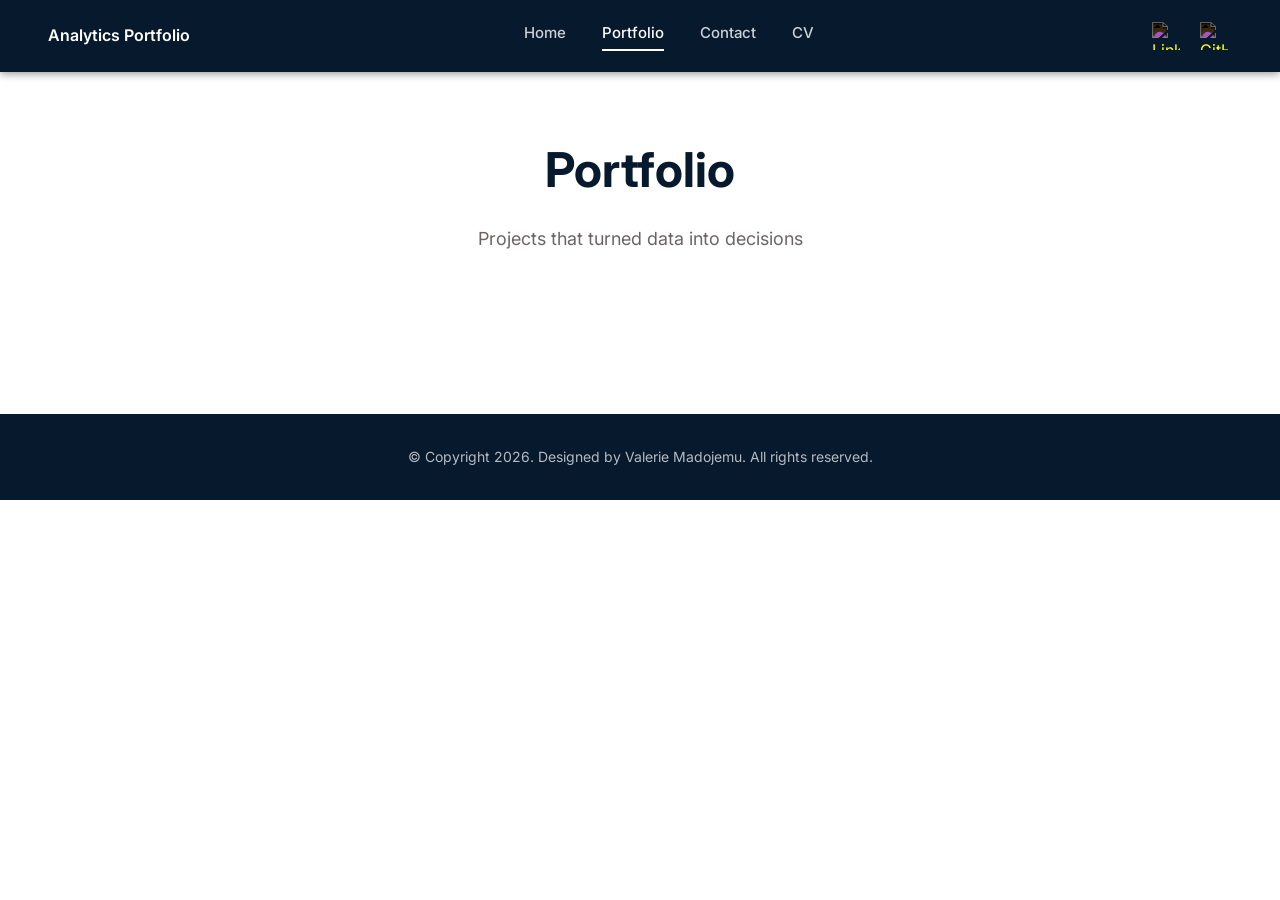
==== portfolio.html @ 744d7315 "Add files via upload" ====
<!DOCTYPE html>
<html lang="en">
<head>
    <!-- Google tag (gtag.js) - Dev -->
    <script async src="https://www.googletagmanager.com/gtag/js?id=G-F4G6LH6RDJ"></script>
    <script>
      window.dataLayer = window.dataLayer || [];
      function gtag(){dataLayer.push(arguments);}
      gtag('js', new Date());

      gtag('config', 'G-F4G6LH6RDJ');
    </script>

    <meta charset="UTF-8">
    <meta name="viewport" content="width=device-width, initial-scale=1.0">

    <!-- SEO: Title & Description -->
    <title>Geoffrey Rwamakuba - Freelance Data Analyst</title>
    <meta name="description" content="Data portfolio.">

    <!-- SEO: Open Graph (LinkedIn/Facebook) -->
    <meta property="og:title" content="Portfolio | Valerie Madojemu - Data Consultant">
    <meta property="og:description" content="Data visualisation portfolio showcasing Tableau and Power BI dashboards.">
    <meta property="og:image" content="assets/images/og-image.png">
    <meta property="og:type" content="website">

    <!-- SEO: Twitter Card -->
    <meta name="twitter:card" content="summary_large_image">
    <meta name="twitter:title" content="Portfolio | Geoffrey Rwamakuba">
    <meta name="twitter:description" content="Data portfolio.">
    <meta name="twitter:image" content="assets/images/og-image.png">

    <!-- Favicon -->
    <link rel="icon" type="image/png" href="">
    <link rel="apple-touch-icon" href="">

    <!-- Fonts & Styles -->
    <link rel="preconnect" href="https://fonts.googleapis.com">
    <link rel="preconnect" href="https://fonts.gstatic.com" crossorigin>
    <link href="https://fonts.googleapis.com/css2?family=Inter:wght@400;500;600;700&display=swap" rel="stylesheet">
    <link rel="stylesheet" href="styles.css">
</head>
<body>
    <!-- Skip to main content (accessibility) -->
    <a href="#main" class="skip-link">Skip to content</a>

    <!-- Page Container -->
    <div class="page-container">

        <!-- NAVIGATION -->
        <nav class="nav">
            <div class="nav-container">
                <a href="index.html" class="nav-logo">
                    <!-- <img src="assets/brand/logo.svg" alt="OVM Analytics Logo" class="nav-logo-icon"> -->
                    <span class="nav-logo-text">Analytics Portfolio</span>
                </a>
                <!-- Hamburger button (hidden on desktop, shown on mobile) -->
                <button class="nav-hamburger" id="navHamburger" aria-label="Toggle menu" aria-expanded="false">
                    <span class="hamburger-line"></span>
                    <span class="hamburger-line"></span>
                    <span class="hamburger-line"></span>
                </button>
                <div class="nav-links">
                    <a href="index.html" class="nav-link">Home</a>
                    <a href="portfolio.html" class="nav-link active">Portfolio</a>
                    <!-- <a href="index.html#testimonials" class="nav-link">Testimonials</a>
                    <a href="resources.html" class="nav-link">Resources</a> -->
                    <a href="index.html#contact" class="nav-link">Contact</a>
                    <a href="assets/docs/cv.pdf" class="nav-link" target="_blank" rel="noopener noreferrer">CV</a>
                </div>
                <div class="nav-social">
                    <a href="https://www.linkedin.com/in/geoffrey-rwamakuba-0442b8241/" class="social-icon" target="_blank" rel="noopener noreferrer" aria-label="LinkedIn">
                        <img src="assets/icons/social/original/linkedin.svg" alt="LinkedIn">
                    </a>
                    <a href="https://github.com/geoffreyrwamakuba-rgb" class="social-icon" target="_blank" rel="noopener noreferrer" aria-label="GitHub">
                        <img src="assets/icons/social/original/github.svg" alt="GitHub">
                    </a>
                    <!-- <a href="https://public.tableau.com/app/profile/valerie.madojemu/vizzes" class="social-icon" target="_blank" rel="noopener noreferrer" aria-label="Tableau Public">
                        <img src="assets/icons/social/teal/tableau.svg" alt="Tableau Public"> -->
                    </a>
                </div>
            </div>
        </nav>

        <!-- PAGE HEADER -->
        <section class="page-header" id="main">
            <h1 class="page-title">Portfolio</h1>
            <p class="page-subtitle">Projects that turned data into decisions</p>
        </section>

        <!-- FILTERS -->
        <!-- <section class="filters-section">
            <div class="filters-container">
                <div class="filter-group">
                    <select class="filter-select" id="industryFilter" onchange="filterProjects()">
                        <option value="all">All Industries</option>
                    </select>
                </div>
                <div class="filter-group">
                    <select class="filter-select" id="categoryFilter" onchange="filterProjects()">
                        <option value="all">All Categories</option>
                    </select>
                </div>
                <div class="filter-group">
                    <select class="filter-select" id="projectTypeFilter" onchange="filterProjects()">
                        <option value="all">All Project Types</option>
                    </select>
                </div>
                <button class="reset-btn" onclick="resetFilters()">Reset</button>
            </div>
        </section> -->

        <!-- PORTFOLIO GRID -->
        <section class="portfolio-grid-section">
            <div class="portfolio-grid" id="portfolioGrid">
                <!-- Projects loaded dynamically from data/portfolio.json -->
            </div>
        </section>

        <!-- FOOTER -->
        <footer class="footer">
            <div class="footer-container">
                <p class="footer-copyright"><span class="copyright-main">&copy; Copyright 2026. Designed by Valerie Madojemu.</span> <span class="copyright-rights">All rights reserved.</span></p>
            </div>
        </footer>

    </div>

    <!-- Lightbox Overlay -->
    <div class="lightbox-overlay" id="lightbox" onclick="closeLightbox()">
        <span class="lightbox-close">&times;</span>
        <div class="lightbox-content" onclick="event.stopPropagation()">
            Full-size dashboard preview
        </div>
    </div>

    <script>
        // =========================================
        // MOBILE NAVIGATION TOGGLE
        // =========================================
        const navHamburger = document.getElementById('navHamburger');
        const navElement = document.querySelector('.nav');

        navHamburger.addEventListener('click', function() {
            navHamburger.classList.toggle('active');
            navElement.classList.toggle('nav-open');
            const isExpanded = navHamburger.classList.contains('active');
            navHamburger.setAttribute('aria-expanded', isExpanded);
        });

        document.querySelectorAll('.nav-link').forEach(link => {
            link.addEventListener('click', function() {
                navHamburger.classList.remove('active');
                navElement.classList.remove('nav-open');
                navHamburger.setAttribute('aria-expanded', 'false');
            });
        });

        // =========================================
        // LOAD PORTFOLIO FROM JSON
        // =========================================

        function loadPortfolio() {
            fetch('data/portfolio.json')
                .then(response => response.json())
                .then(projects => renderPortfolio(projects))
                .catch(error => console.error('Error loading portfolio:', error));
        }

        function renderPortfolio(projects) {
            const grid = document.getElementById('portfolioGrid');
            grid.innerHTML = projects.map(project => createProjectCard(project)).join('');
            filterProjects(); // Initialize filters after render
        }

        function createProjectCard(project) {
            const isMultiImage = project.images.length > 1;

            // Build tools HTML
            const toolsHTML = project.tools.map(tool =>
                `<div class="portfolio-tool-icon"><img src="assets/icons/tools/teal/${tool}.svg" alt="${tool}"></div>`
            ).join('');

            // Build links HTML
            const linksHTML = Object.entries(project.links).map(([type, url], i, arr) => {
                const separator = i < arr.length - 1 ? '<span class="link-separator">|</span>' : '';
                const label = type.charAt(0).toUpperCase() + type.slice(1);
                return `<a href="${url}" target="_blank" rel="noopener noreferrer">${label} ↗</a>${separator}`;
            }).join('');

            // Build screenshot HTML (single vs multi-image)
            let screenshotHTML;
            if (isMultiImage) {
                screenshotHTML = `
                    <div class="carousel-images" data-images='${JSON.stringify(project.images)}'>
                        ${project.images.map((img, i) => `<img src="${img}" alt="${project.title}" class="${i === 0 ? 'active' : ''}">`).join('')}
                    </div>
                    <button class="carousel-arrow-left" onclick="event.stopPropagation(); carouselPrev(this)">&#8249;</button>
                    <button class="carousel-arrow-right" onclick="event.stopPropagation(); carouselNext(this)">&#8250;</button>
                    <div class="portfolio-dots">
                        ${project.images.map((_, i) => `<span class="portfolio-dot${i === 0 ? ' active' : ''}" data-index="${i}"></span>`).join('')}
                    </div>
                `;
            } else {
                screenshotHTML = `<img src="${project.images[0]}" alt="${project.title}">`;
            }

            return `
                <div class="portfolio-card" data-industry="${project.industry}" data-category="${project.category}" data-project-type="${project.projectType}">
                    <div class="portfolio-screenshot${project.isMobile ? ' mobile-screenshot' : ''}" onclick="openLightbox(this)">
                        ${screenshotHTML}
                        <span class="expand-icon">&#x2922;</span>
                    </div>
                    <div class="portfolio-card-content">
                        <div class="portfolio-tools">${toolsHTML}</div>
                        <h3 class="portfolio-card-title">${project.title}</h3>
                        <p class="portfolio-card-description">${project.description}</p>
                        <div class="portfolio-links">${linksHTML}</div>
                    </div>
                </div>
            `;
        }

        // =========================================
        // PORTFOLIO IMAGE CAROUSEL
        // =========================================

        // Event delegation for dynamically created dots
        document.getElementById('portfolioGrid').addEventListener('click', function(e) {
            if (e.target.classList.contains('portfolio-dot')) {
                e.stopPropagation();
                const container = e.target.closest('.portfolio-screenshot');
                const index = parseInt(e.target.dataset.index);
                switchCardImage(container, index);
            }
        });

        function switchCardImage(container, index) {
            const images = container.querySelectorAll('.carousel-images img');
            const dots = container.querySelectorAll('.portfolio-dot');

            images.forEach((img, i) => {
                img.classList.toggle('active', i === index);
            });
            dots.forEach((dot, i) => {
                dot.classList.toggle('active', i === index);
            });
        }

        // Arrow navigation for card carousel
        function carouselPrev(button) {
            const container = button.closest('.portfolio-screenshot');
            const images = container.querySelectorAll('.carousel-images img');
            const currentIndex = Array.from(images).findIndex(img => img.classList.contains('active'));
            const newIndex = currentIndex === 0 ? images.length - 1 : currentIndex - 1;
            switchCardImage(container, newIndex);
        }

        function carouselNext(button) {
            const container = button.closest('.portfolio-screenshot');
            const images = container.querySelectorAll('.carousel-images img');
            const currentIndex = Array.from(images).findIndex(img => img.classList.contains('active'));
            const newIndex = currentIndex === images.length - 1 ? 0 : currentIndex + 1;
            switchCardImage(container, newIndex);
        }

        // =========================================
        // MOBILE SWIPE GESTURES FOR MULTI-IMAGE CARDS
        // =========================================
        let touchStartX = 0;
        let touchEndX = 0;

        document.getElementById('portfolioGrid').addEventListener('touchstart', function(e) {
            const carouselImages = e.target.closest('.carousel-images');
            if (carouselImages) {
                touchStartX = e.changedTouches[0].screenX;
            }
        }, { passive: true });

        document.getElementById('portfolioGrid').addEventListener('touchend', function(e) {
            const carouselImages = e.target.closest('.carousel-images');
            if (carouselImages) {
                touchEndX = e.changedTouches[0].screenX;
                handleSwipe(carouselImages.closest('.portfolio-screenshot'));
            }
        }, { passive: true });

        function handleSwipe(container) {
            const swipeThreshold = 50;
            const diff = touchStartX - touchEndX;

            if (Math.abs(diff) > swipeThreshold) {
                const images = container.querySelectorAll('.carousel-images img');
                const currentIndex = Array.from(images).findIndex(img => img.classList.contains('active'));

                if (diff > 0) {
                    // Swipe left = next image
                    const newIndex = currentIndex === images.length - 1 ? 0 : currentIndex + 1;
                    switchCardImage(container, newIndex);
                } else {
                    // Swipe right = previous image
                    const newIndex = currentIndex === 0 ? images.length - 1 : currentIndex - 1;
                    switchCardImage(container, newIndex);
                }
            }
        }

        // =========================================
        // LIGHTBOX (with multi-image support)
        // =========================================
        let currentLightboxImages = [];
        let currentLightboxIndex = 0;

        function openLightbox(element) {
            const carouselImages = element.querySelector('.carousel-images');
            const lightboxContent = document.querySelector('.lightbox-content');

            if (carouselImages) {
                // Multi-image: get all images
                currentLightboxImages = JSON.parse(carouselImages.dataset.images);
                currentLightboxIndex = Array.from(carouselImages.querySelectorAll('img')).findIndex(img => img.classList.contains('active'));

                renderLightboxWithDots(lightboxContent);
            } else {
                // Single image
                const img = element.querySelector('img');
                currentLightboxImages = [img.src];
                currentLightboxIndex = 0;
                lightboxContent.innerHTML = `<img src="${img.src}" alt="${img.alt}">`;
            }

            document.getElementById('lightbox').classList.add('active');
            document.body.style.overflow = 'hidden';
        }

        function renderLightboxWithDots(lightboxContent) {
            const hasMultiple = currentLightboxImages.length > 1;

            const arrowsHTML = hasMultiple
                ? `<button class="lightbox-arrow-left" onclick="lightboxPrev()">&#8249;</button>
                   <button class="lightbox-arrow-right" onclick="lightboxNext()">&#8250;</button>`
                : '';

            const dotsHTML = hasMultiple
                ? `<div class="lightbox-dots">${currentLightboxImages.map((_, i) =>
                    `<span class="lightbox-dot${i === currentLightboxIndex ? ' active' : ''}" onclick="switchLightboxImage(${i})"></span>`
                  ).join('')}</div>`
                : '';

            lightboxContent.innerHTML = `
                ${arrowsHTML}
                <img src="${currentLightboxImages[currentLightboxIndex]}" alt="Portfolio image">
                ${dotsHTML}
            `;
        }

        function switchLightboxImage(index) {
            currentLightboxIndex = index;
            renderLightboxWithDots(document.querySelector('.lightbox-content'));
        }

        function lightboxPrev() {
            currentLightboxIndex = currentLightboxIndex === 0 ? currentLightboxImages.length - 1 : currentLightboxIndex - 1;
            renderLightboxWithDots(document.querySelector('.lightbox-content'));
        }

        function lightboxNext() {
            currentLightboxIndex = currentLightboxIndex === currentLightboxImages.length - 1 ? 0 : currentLightboxIndex + 1;
            renderLightboxWithDots(document.querySelector('.lightbox-content'));
        }

        function closeLightbox() {
            document.getElementById('lightbox').classList.remove('active');
            document.body.style.overflow = '';
        }

        document.addEventListener('keydown', function(e) {
            if (e.key === 'Escape') closeLightbox();
            // Arrow key navigation for lightbox
            if (document.getElementById('lightbox').classList.contains('active') && currentLightboxImages.length > 1) {
                if (e.key === 'ArrowLeft') lightboxPrev();
                if (e.key === 'ArrowRight') lightboxNext();
            }
        });

        // =========================================
        // FILTER FUNCTIONALITY (Cascading)
        // =========================================

        // Label mappings for display
        const labelMaps = {
            industry: {
                'e-commerce': 'E-Commerce',
                'digital-marketing': 'Digital Marketing',
                'logistics': 'Logistics',
                'finance': 'Finance',
                'sports': 'Sports',
                'aviation': 'Aviation'
            },
            category: {
                'visualisation': 'Data Visualisation',
                'analytics-engineering': 'Analytics Engineering'
            },
            projectType: {
                'business-dashboard': 'Business Dashboard',
                'makeover': 'Makeover',
                'data-pipeline': 'Data Pipeline'
            }
        };

        // Get all unique values from cards
        function getCardData() {
            const cards = document.querySelectorAll('.portfolio-card');
            return Array.from(cards).map(card => ({
                element: card,
                industry: card.dataset.industry,
                category: card.dataset.category,
                projectType: card.dataset.projectType
            }));
        }

        // Get filtered cards based on current selections
        function getFilteredCards(excludeFilter = null) {
            const industryFilter = document.getElementById('industryFilter').value;
            const categoryFilter = document.getElementById('categoryFilter').value;
            const projectTypeFilter = document.getElementById('projectTypeFilter').value;

            const allCards = getCardData();

            return allCards.filter(card => {
                const matchesIndustry = excludeFilter === 'industry' || industryFilter === 'all' || card.industry.split(' ').includes(industryFilter);
                const matchesCategory = excludeFilter === 'category' || categoryFilter === 'all' || card.category === categoryFilter;
                const matchesProjectType = excludeFilter === 'projectType' || projectTypeFilter === 'all' || card.projectType === projectTypeFilter;
                return matchesIndustry && matchesCategory && matchesProjectType;
            });
        }

        // Update dropdown options based on available data
        function updateDropdownOptions(selectId, availableValues, labelMap, currentValue) {
            const select = document.getElementById(selectId);
            const allOption = select.options[0]; // Keep "All X" option

            // Clear all options except first
            while (select.options.length > 1) {
                select.remove(1);
            }

            // Add available options
            const uniqueValues = [...new Set(availableValues)].sort();
            uniqueValues.forEach(value => {
                const option = document.createElement('option');
                option.value = value;
                option.textContent = labelMap[value] || value;
                select.appendChild(option);
            });

            // Restore selection if still valid
            if (currentValue !== 'all' && uniqueValues.includes(currentValue)) {
                select.value = currentValue;
            } else if (currentValue !== 'all') {
                select.value = 'all';
            }
        }

        // Update all filter dropdowns
        function updateFilterOptions() {
            const industryValue = document.getElementById('industryFilter').value;
            const categoryValue = document.getElementById('categoryFilter').value;
            const projectTypeValue = document.getElementById('projectTypeFilter').value;

            // Get cards that match other filters (excluding current filter)
            const cardsForIndustry = getFilteredCards('industry');
            const cardsForCategory = getFilteredCards('category');
            const cardsForProjectType = getFilteredCards('projectType');

            // Update each dropdown with available options
            // Split industry values to show each tag separately
            updateDropdownOptions(
                'industryFilter',
                cardsForIndustry.flatMap(c => c.industry.split(' ')),
                labelMaps.industry,
                industryValue
            );

            updateDropdownOptions(
                'categoryFilter',
                cardsForCategory.map(c => c.category),
                labelMaps.category,
                categoryValue
            );

            updateDropdownOptions(
                'projectTypeFilter',
                cardsForProjectType.map(c => c.projectType),
                labelMaps.projectType,
                projectTypeValue
            );
        }

        // Main filter function
        function filterProjects() {
            const industryFilter = document.getElementById('industryFilter').value;
            const categoryFilter = document.getElementById('categoryFilter').value;
            const projectTypeFilter = document.getElementById('projectTypeFilter').value;

            const cards = document.querySelectorAll('.portfolio-card');
            let visibleCount = 0;

            cards.forEach(card => {
                const industry = card.dataset.industry;
                const category = card.dataset.category;
                const projectType = card.dataset.projectType;

                const matchesIndustry = industryFilter === 'all' || industry.split(' ').includes(industryFilter);
                const matchesCategory = categoryFilter === 'all' || category === categoryFilter;
                const matchesProjectType = projectTypeFilter === 'all' || projectType === projectTypeFilter;

                if (matchesIndustry && matchesCategory && matchesProjectType) {
                    card.style.display = 'block';
                    visibleCount++;
                } else {
                    card.style.display = 'none';
                }
            });

            // Update dropdown options based on filtered results
            updateFilterOptions();

            // Show "no results" message if needed
            const grid = document.getElementById('portfolioGrid');
            let noResults = grid.querySelector('.no-results');

            if (visibleCount === 0) {
                if (!noResults) {
                    noResults = document.createElement('div');
                    noResults.className = 'no-results';
                    noResults.textContent = 'No projects match the selected filters.';
                    grid.appendChild(noResults);
                }
            } else if (noResults) {
                noResults.remove();
            }
        }

        // Reset all filters
        function resetFilters() {
            document.getElementById('industryFilter').value = 'all';
            document.getElementById('categoryFilter').value = 'all';
            document.getElementById('projectTypeFilter').value = 'all';
            filterProjects();
        }

        // Initialize portfolio on page load
        document.addEventListener('DOMContentLoaded', function() {
            loadPortfolio();
        });
    </script>
</body>
</html>
---- styles.css ----
/* ===========================================
   CSS VARIABLES (Design System)
   =========================================== */
:root {
    --white: #FFFFFF;
/* #FFFFFF */
/* #0e0807 */
/* #f8f6f3 */


    /* Backgrounds */
    --white-smoke: #FFFFFF;
    --hero-mint: #FFFFFF;
    --frozen-water: #f0ede9; /* subtle hover bg */

    /* Primary colour (replacing teal) */
    --dark-teal: #06192d;
;
    --dark-teal-hover: #0a2d51; /* slightly lighter for hover */

    /* Text */
    --text-primary: #06192d;
    --text-muted: #6b6463;

    /* Borders */
    --border-light: #e8e3df;
}

/* ===========================================
   RESET & BASE
   =========================================== */
* {
    margin: 0;
    padding: 0;
    box-sizing: border-box;
}

body {
    font-family: 'Inter', -apple-system, BlinkMacSystemFont, sans-serif;
    background: var(--white-smoke);
    color: var(--text-primary);
    line-height: 1.6;
    min-height: 100vh;
}

/* ===========================================
   SKIP LINK (Accessibility)
   =========================================== */
.skip-link {
    position: absolute;
    top: -100px;
    left: 0;
    background: var(--dark-teal);
    color: var(--white);
    padding: 8px 16px;
    z-index: 10000;
    text-decoration: none;
    font-weight: 500;
    border-radius: 0 0 4px 0;
    transition: top 0.2s ease;
}

.skip-link:focus {
    top: 0;
    outline: 2px solid var(--white);
    outline-offset: 2px;
}

/* ===========================================
   DEV CONTROLS (Draggable Toggle Panel)
   HIDDEN - Change display to 'flex' to show again
   =========================================== */
.dev-controls {
    display: none; /* Change to 'flex' to show again */
    position: fixed;
    bottom: 12px;
    right: 12px;
    z-index: 9999;
    background: rgba(0,0,0,0.85);
    padding: 10px 14px;
    border-radius: 8px;
    gap: 16px;
    align-items: center;
    backdrop-filter: blur(10px);
    cursor: move;
    user-select: none;
}

.dev-controls:active {
    cursor: grabbing;
}

.dev-controls .drag-handle {
    color: rgba(255,255,255,0.3);
    font-size: 14px;
    margin-right: 4px;
    cursor: grab;
}

.dev-controls .control-group {
    display: flex;
    gap: 8px;
    align-items: center;
}

.dev-controls .control-label {
    color: rgba(255,255,255,0.6);
    font-size: 10px;
    text-transform: uppercase;
    letter-spacing: 1px;
}

.dev-btn {
    background: rgba(255,255,255,0.1);
    color: white;
    border: none;
    padding: 6px 12px;
    border-radius: 4px;
    font-size: 11px;
    cursor: pointer;
    transition: background 0.2s;
}

.dev-btn:hover {
    background: rgba(255,255,255,0.2);
}

.dev-btn.active {
    background: #7c3aed;
}

/* Hidden cards when in 3-card mode */
.portfolio-card.hidden-card {
    display: none !important;
}

/* Hidden testimonial cards when in 3-card mode */
.testimonial-card-full.hidden-card {
    display: none !important;
}

/* Center track when all cards fit */
.carousel-track.centered {
    justify-content: center;
}

/* ===========================================
   PAGE CONTAINER (Seamless - no visible edge)
   =========================================== */
.page-container {
    max-width: 1440px;
    width: 100%;
    margin: 0 auto;
    background: #ffffff;
    min-height: 100vh;
    display: flex;
    flex-direction: column;
    transition: max-width 0.3s ease;
}

.page-container.width-1200 {
    max-width: 1200px;
}

.page-container.width-1440 {
    max-width: 1440px;
}

/* ===========================================
   SECTION 1: NAVIGATION
   =========================================== */
.nav {
    position: sticky;
    top: 0;
    z-index: 1000;
    background: var(--white);
    height: 72px;
    display: flex;
    align-items: center;
    padding: 0 48px;
    box-shadow: 0 2px 8px rgba(0, 0, 0, 0.06);
}

.nav-container {
    width: 100%;
    display: flex;
    align-items: center;
    justify-content: space-between;
}

.nav-logo {
    display: flex;
    align-items: center;
    gap: 16px;
    text-decoration: none;
}

.nav-logo-icon {
    height: 32px;
    width: auto;
}

.nav-logo-text {
    font-size: 16px;
    font-weight: 600;
    color: var(--dark-teal);
}

.nav-links {
    display: flex;
    gap: 36px;
}

.nav-link {
    color: var(--text-primary);
    text-decoration: none;
    font-size: 15px;
    font-weight: 500;
    transition: color 0.2s;
}

.nav-link:hover {
    color: var(--dark-teal-hover);
}

.nav-link.active {
    color: var(--dark-teal);
    border-bottom: 2px solid var(--dark-teal);
    padding-bottom: 4px;
}

.nav-social {
    display: flex;
    gap: 12px;
}

.social-icon {
    width: 36px;
    height: 36px;
    background: transparent;
    border-radius: 8px;
    border: none;
    display: flex;
    align-items: center;
    justify-content: center;
    text-decoration: none;
    transition: opacity 0.2s;
}

.social-icon img {
    width: 28px;
    height: 28px;
    object-fit: contain;
}

.social-icon:hover {
    opacity: 0.7;
}

/* ===========================================
   SECTION 2: HERO (Flexible proportions)
   =========================================== */
.hero {
    padding: 16px 48px 64px;
    background: var(--hero-mint);
}

.hero-container {
    display: flex;
    gap: 48px;
    margin: 0 auto;
}

/* Hide mobile intro on desktop */
.hero-intro {
    display: none;
}

.hero-left {
    flex: 1;
    min-width: 380px;
    max-width: 100%;
    display: flex;
    flex-direction: column;
    justify-content: center;
}

.hero-right {
    flex: 1;
    display: flex;
    align-items: center;
    justify-content: flex-end;
}

.hero-trust-badge {
    font-size: 14px;
    font-weight: 600;
    color: var(--text-muted);
    margin-bottom: 16px;
    text-transform: uppercase;
    letter-spacing: 1px;
}

.hero-headline {
    font-size: 42px;
    font-weight: 700;
    line-height: 1.2;
    color: var(--text-primary);
    margin-bottom: 20px;
}

.hero-subheadline {
    font-size: 18px;
    line-height: 1.6;
    color: var(--text-muted);
    margin-bottom: 28px;
}

/* Toolstack */
.toolstack {
    display: flex;
    align-items: center;
    margin-bottom: 24px;
}

.toolstack-icons {
    display: flex;
    gap: 16px;
}

.tool-icon {
    width: 32px;
    height: 32px;
    background: transparent;
    border-radius: 6px;
    border: none;
    display: flex;
    align-items: center;
    justify-content: center;
}

.tool-icon img {
    width: 100%;
    height: 100%;
}

.cta-row {
    display: flex;
    gap: 12px;
    margin-bottom: 16px;
}

.cta-primary {
    display: inline-block;
    background: var(--dark-teal);
    color: var(--white);
    padding: 18px 40px;
    border-radius: 8px;
    font-size: 16px;
    font-weight: 700;
    text-decoration: none;
    transition: background 0.2s;
}

.cta-primary:hover {
    background: var(--dark-teal-hover);
}

.cta-secondary {
    display: inline-block;
    background: var(--white);
    border: 2px solid var(--dark-teal);
    color: var(--dark-teal);
    padding: 16px 38px;
    border-radius: 8px;
    font-size: 16px;
    font-weight: 700;
    text-decoration: none;
    transition: all 0.2s;
}

.cta-secondary:hover {
    background: var(--frozen-water);
}

.hero-fud {
    color: var(--text-muted);
    font-size: 14px;
    font-weight: 600;
}

.hero-image {
    flex: 1;
    max-width: 650px;
    aspect-ratio: 637 / 530;
    border-radius: 12px;
    overflow: hidden;
    transform: translateY(-50px);
}

.hero-image img {
    width: 100%;
    height: 100%;
    object-fit: cover;
    border-radius: 12px;
}

/* Social Proof Bar */
.social-proof-bar {
    padding: 48px 90px;
    text-align: center;
    background: var(--white);
}

.social-proof-label {
    color: var(--text-muted);
    font-size: 14px;
    font-weight: 600;
    text-transform: uppercase;
    letter-spacing: 1.5px;
    margin-bottom: 24px;
}

.logos-row {
    display: flex;
    align-items: center;
    justify-content: center;
    gap: 48px;
}

.logo-item {
    width: 200px;
    height: 80px;
    background: transparent;
    border-radius: 8px;
    border: none;
    display: flex;
    align-items: center;
    justify-content: center;
    color: var(--text-muted);
    font-size: 13px;
    font-weight: 500;
    padding: 12px;
}

.logo-item img {
    max-width: 100%;
    max-height: 100%;
    object-fit: contain;
}

/* Hide duplicate logos on desktop (only needed for mobile marquee) */
.logo-item.logo-duplicate {
    display: none;
}

/* Individual logo alignment fixes for consistent baseline */
.logo-item:nth-child(4) img {
    /* Viasat - wave graphic sits high, text below, needs significant upward shift */
    transform: translateY(-8px);
}

/* ===========================================
   SECTION 3: PAIN POINT + SERVICES
   =========================================== */
.pain-header {
    text-align: center;
    padding: 80px 90px 60px;
    background: var(--white-smoke);
}

.pain-headline {
    font-size: 40px;
    font-weight: 700;
    color: var(--text-primary);
    line-height: 1.3;
    margin-bottom: 20px;
    max-width: 700px;
    margin-left: auto;
    margin-right: auto;
}

.pain-subtext {
    font-size: 16px;
    color: var(--text-muted);
    max-width: 600px;
    margin: 0 auto 32px;
    line-height: 1.6;
}

.pain-cta {
    display: inline-block;
    background: var(--dark-teal);
    color: var(--white);
    padding: 16px 32px;
    border-radius: 8px;
    font-size: 15px;
    font-weight: 600;
    text-decoration: none;
    transition: background 0.2s;
}

.pain-cta:hover {
    background: var(--dark-teal-hover);
}

/* Service Blocks - Zig Zag */
.service-block {
    display: flex;
    gap: 60px;
    padding: 10px 10px;
    align-items: center;
}

.service-block.reverse {
    flex-direction: row-reverse;
}

.service-block-image {
    flex: 1;
    min-width: 45%;
}

.service-image-placeholder {
    width: 100%;
    height: 400px;
    background: var(--white-smoke);
    border-radius: 12px;
    display: flex;
    align-items: center;
    justify-content: center;
    color: var(--text-muted);
    font-size: 14px;
    font-weight: 500;
}
/* 
.service-image {
    width: 100%;
    height: auto;
    border-radius: 12px;
    object-fit: cover;
} */

.service-image {
    width: 100%;
    max-height: 400px;   /* 👈 controls size */
    object-fit: cover;   /* keeps it looking clean */
    border-radius: 12px;
}

.service-block-content {
    flex: 1;
    min-width: 45%;
}

.service-label {
    font-size: 11px;
    font-weight: 600;
    color: var(--dark-teal);
    text-transform: uppercase;
    letter-spacing: 1.5px;
    margin-bottom: 12px;
}

.service-title {
    font-size: 32px;
    font-weight: 700;
    color: var(--text-primary);
    line-height: 1.3;
    margin-bottom: 16px;
}

.service-description {
    font-size: 16px;
    color: var(--text-muted);
    line-height: 1.6;
    margin-bottom: 24px;
}

.service-cta {
    display: inline-block;
    background: var(--dark-teal);
    color: var(--white);
    padding: 14px 28px;
    border-radius: 8px;
    font-size: 14px;
    font-weight: 600;
    text-decoration: none;
    margin-bottom: 32px;
    transition: background 0.2s;
}

.service-cta:hover {
    background: var(--dark-teal-hover);
}

/* Testimonial Card (embedded in service block) */
.testimonial-card {
    background: var(--white);
    border: 1px solid var(--border-light);
    border-radius: 12px;
    padding: 24px;
    box-shadow: 0 4px 16px rgba(0,55,71,0.12);
}

.testimonial-quote {
    font-size: 15px;
    color: var(--text-primary);
    line-height: 1.6;
    margin-bottom: 20px;
    font-style: italic;
}

.testimonial-author {
    display: flex;
    align-items: center;
    gap: 12px;
}

.testimonial-avatar {
    width: 48px;
    height: 48px;
    background: var(--frozen-water);
    border-radius: 50%;
    display: flex;
    align-items: center;
    justify-content: center;
    font-size: 11px;
    color: var(--dark-teal);
}

.testimonial-info {
    display: flex;
    flex-direction: column;
}

.testimonial-name {
    font-size: 14px;
    font-weight: 600;
    color: var(--text-primary);
}

.testimonial-role {
    font-size: 13px;
    color: var(--text-muted);
}

/* ===========================================
   SECTION 5: TESTIMONIALS CAROUSEL
   =========================================== */
.testimonials-section {
    padding: 48px 90px 80px;
    background: var(--white-smoke);
    display: flex;
    flex-direction: column;
    align-items: center;
    scroll-margin-top: 72px;
}

.testimonials-section .carousel-wrapper {
    margin-bottom: 0;
    margin-top: 80px;
}

.testimonials-section .testimonials-header {
    margin-bottom: 24px;
}

.testimonials-header {
    text-align: center;
    margin-bottom: 48px;
    width: 100%;
}

.testimonials-title {
    font-size: 44px;
    font-weight: 600;
    color: var(--text-primary);
    margin-bottom: 16px;
    line-height: 1.2;
}

.testimonials-subtitle {
    font-size: 18px;
    color: var(--text-muted);
    max-width: 600px;
    margin: 0 auto;
}

/* Testimonial Card */
.testimonial-card-full {
    flex: 0 0 350px;
    background: var(--white);
    border: 1px solid var(--border-light);
    border-radius: 16px;
    overflow: hidden;
    transition: box-shadow 0.2s, transform 0.2s;
}

.testimonial-card-full:hover {
    box-shadow: 0 4px 12px rgba(0,55,71,0.12);
    transform: translateY(-4px);
}

.testimonial-card-header {
    display: flex;
    align-items: center;
    justify-content: space-between;
    padding: 16px 20px;
    background: #E8F3EF;
}

.testimonial-card-header-left {
    display: flex;
    align-items: center;
    gap: 12px;
}

.testimonial-linkedin-icon {
    width: 24px;
    height: 24px;
    fill: var(--dark-teal);
    flex-shrink: 0;
}

.testimonial-card-avatar {
    width: 48px;
    height: 48px;
    background: var(--white);
    border-radius: 50%;
    display: flex;
    align-items: center;
    justify-content: center;
    font-size: 11px;
    color: var(--dark-teal);
    flex-shrink: 0;
    object-fit: cover;
}

.testimonial-card-info {
    display: flex;
    flex-direction: column;
}

.testimonial-card-name {
    font-size: 16px;
    font-weight: 600;
    color: var(--text-primary);
}

.testimonial-card-role {
    font-size: 14px;
    color: var(--text-muted);
}

.testimonial-card-body {
    padding: 24px 20px 28px;
}

.testimonial-card-quote {
    font-size: 15px;
    color: var(--text-primary);
    line-height: 1.6;
    margin-bottom: 16px;
    /* Truncate to ~5 lines */
    display: -webkit-box;
    -webkit-line-clamp: 5;
    -webkit-box-orient: vertical;
    overflow: hidden;
}

.testimonial-read-more {
    display: inline-flex;
    align-items: center;
    gap: 4px;
    color: var(--dark-teal);
    font-size: 14px;
    font-weight: 500;
    text-decoration: none;
    transition: color 0.2s;
}

.testimonial-read-more:hover {
    color: var(--dark-teal-hover);
    text-decoration: underline;
}

/* Testimonial Modal */
.testimonial-modal-overlay {
    display: none;
    position: fixed;
    top: 0;
    left: 0;
    width: 100%;
    height: 100%;
    background: rgba(0, 0, 0, 0.6);
    z-index: 1000;
    justify-content: center;
    align-items: center;
}

.testimonial-modal-overlay.active {
    display: flex;
}

.testimonial-modal {
    background: #fff;
    border-radius: 16px;
    max-width: 600px;
    width: 90%;
    max-height: 80vh;
    overflow-y: auto;
    position: relative;
}

.testimonial-modal-header {
    display: flex;
    align-items: center;
    justify-content: space-between;
    padding: 20px 24px;
    background: var(--frozen-water);
    border-radius: 16px 16px 0 0;
}

.testimonial-modal-close {
    background: none;
    border: none;
    font-size: 24px;
    cursor: pointer;
    color: var(--text-muted);
    padding: 0;
    line-height: 1;
}

.testimonial-modal-close:hover {
    color: var(--text-primary);
}

.testimonial-modal-body {
    padding: 24px;
}

.testimonial-modal-quote {
    font-size: 16px;
    color: var(--text-primary);
    line-height: 1.7;
}

/* ===========================================
   PLACEHOLDER SECTIONS
   =========================================== */
.section {
    padding: 80px 90px;
}

.section-container {
    max-width: 1200px;
    margin: 0 auto;
}

.section-grey {
    background: var(--white-smoke);
}

.section-header {
    text-align: center;
    margin-bottom: 48px;
}

.section-label {
    font-size: 12px;
    font-weight: 600;
    color: var(--dark-teal);
    text-transform: uppercase;
    letter-spacing: 2px;
    margin-bottom: 12px;
}

.section-title {
    font-size: 44px;
    font-weight: 600;
    color: var(--text-primary);
    margin-bottom: 16px;
    line-height: 1.2;
}

.section-subtitle {
    font-size: 18px;
    color: var(--text-muted);
    max-width: 600px;
    margin: 0 auto;
}

/* Placeholder content block */
.placeholder-block {
    background: var(--white-smoke);
    border-radius: 12px;
    padding: 80px;
    text-align: center;
}

.placeholder-block p {
    color: var(--text-muted);
    font-size: 15px;
}

/* Card grid */
.card-grid {
    display: grid;
    grid-template-columns: repeat(3, 1fr);
    gap: 24px;
}

.card {
    background: var(--white);
    border-radius: 12px;
    padding: 32px;
}

.card-image {
    width: 100%;
    height: 180px;
    background: var(--white-smoke);
    border-radius: 8px;
    margin-bottom: 20px;
}

.card-title {
    font-size: 18px;
    font-weight: 600;
    color: var(--text-primary);
    margin-bottom: 8px;
}

.card-text {
    font-size: 14px;
    color: var(--text-muted);
}

/* ===========================================
   SECTION 4: PORTFOLIO (yassinemahboub style)
   =========================================== */
.portfolio-section {
    padding: 80px 90px;
    background: var(--white-smoke);
}

.portfolio-header {
    text-align: center;
    margin-bottom: 48px;
}

.portfolio-label {
    font-size: 12px;
    font-weight: 600;
    color: var(--dark-teal);
    text-transform: uppercase;
    letter-spacing: 2px;
    margin-bottom: 12px;
}

.portfolio-title {
    font-size: 44px;
    font-weight: 600;
    color: var(--text-primary);
    margin-bottom: 16px;
    line-height: 1.2;
}

.portfolio-subtitle {
    font-size: 18px;
    color: var(--text-muted);
    max-width: 600px;
    margin: 0 auto;
}

/* Netflix-style carousel wrapper */
.carousel-wrapper {
    position: relative;
    margin-bottom: 48px;
    margin-left: -20px;   /* Extend left for shadow */
    margin-right: -20px;  /* Extend right for shadow */
    padding: 20px;        /* Space for shadow */
    overflow: hidden;
    width: calc(100% + 40px);  /* Full width + shadow space */
}

.carousel-track {
    display: flex;
    gap: 24px;
    transition: transform 0.4s ease;
    scroll-behavior: smooth;
}

.portfolio-card {
    /* Fixed card width for carousel */
    flex: 0 0 400px;
    width: 400px;
    min-width: 400px;
    max-width: 400px;
    background: var(--white);
    border: 1px solid var(--border-light);
    border-radius: 16px;
    overflow: hidden;
    transition: box-shadow 0.2s, transform 0.2s;
    /* Equal height cards in carousel */
    display: flex;
    flex-direction: column;
}

.portfolio-card:hover {
    box-shadow: 0 4px 12px rgba(0,55,71,0.12);
    transform: translateY(-4px);
}

/* Arrow navigation buttons - circular icons */
.carousel-arrow {
    position: absolute;
    top: 50%;
    transform: translateY(-50%);
    width: 48px;
    height: 48px;
    border-radius: 50%;
    background: var(--white);
    border: 1px solid var(--border-light);
    box-shadow: 0 2px 8px rgba(0,55,71,0.08);
    display: flex;
    align-items: center;
    justify-content: center;
    font-size: 24px;
    color: var(--text-muted);
    cursor: pointer;
    z-index: 20;
    transition: all 0.2s;
    text-decoration: none;
}

.carousel-arrow:hover {
    background: var(--dark-teal);
    color: var(--white);
    border-color: var(--dark-teal);
}

.carousel-arrow.left {
    left: 12px;
}

.carousel-arrow.right {
    right: 12px;
}

.carousel-arrow.hidden {
    opacity: 0;
    pointer-events: none;
}

.portfolio-screenshot {
    width: 100%;
    height: 280px;
    padding: 24px;
    background: var(--hero-mint);
    display: flex;
    align-items: center;
    justify-content: center;
    position: relative;
    cursor: pointer;
}

.portfolio-screenshot img {
    width: 100%;
    height: 100%;
    object-fit: contain;
    object-position: center;
    border-radius: 8px;
    box-shadow: 0 4px 12px rgba(0, 0, 0, 0.1);
}

.portfolio-screenshot.mobile-screenshot img {
    object-fit: contain;
    object-position: center;
    border-radius: 0;
    box-shadow: none;
    filter: drop-shadow(0 4px 12px rgba(0, 0, 0, 0.15));
}

/* Multi-image carousel for portfolio cards */
.portfolio-screenshot .carousel-images {
    position: relative;
    width: 100%;
    height: 100%;
}

.portfolio-screenshot .carousel-images img {
    position: absolute;
    top: 0;
    left: 0;
    opacity: 0;
    transition: opacity 0.3s ease;
}

.portfolio-screenshot .carousel-images img.active {
    opacity: 1;
}

.portfolio-dots {
    position: absolute;
    bottom: 8px;
    left: 50%;
    transform: translateX(-50%);
    display: flex;
    gap: 6px;
    z-index: 2;
}

.portfolio-dot {
    width: 8px;
    height: 8px;
    border-radius: 50%;
    background: rgba(0,55,71,0.4);
    cursor: pointer;
    transition: background 0.2s ease;
}

.portfolio-dot.active {
    background: var(--dark-teal);
}

.portfolio-dot:hover {
    background: var(--dark-teal-hover);
}

/* Carousel hover arrows for cards */
.carousel-arrow-left,
.carousel-arrow-right {
    position: absolute;
    top: 50%;
    transform: translateY(-50%);
    width: 36px;
    height: 36px;
    background: var(--dark-teal);
    border: none;
    border-radius: 50%;
    display: flex;
    align-items: center;
    justify-content: center;
    font-size: 20px;
    color: white;
    cursor: pointer;
    opacity: 0;
    transition: opacity 0.2s ease, background 0.2s ease;
    z-index: 3;
}

.carousel-arrow-left {
    left: 12px;
}

.carousel-arrow-right {
    right: 12px;
}

.portfolio-screenshot:hover .carousel-arrow-left,
.portfolio-screenshot:hover .carousel-arrow-right {
    opacity: 1;
}

.carousel-arrow-left:hover,
.carousel-arrow-right:hover {
    background: var(--dark-teal-hover);
}

/* Lightbox arrows (white for dark backdrop) */
.lightbox-arrow-left,
.lightbox-arrow-right {
    position: absolute;
    top: 50%;
    transform: translateY(-50%);
    width: 48px;
    height: 48px;
    background: rgba(255,255,255,0.9);
    border: none;
    border-radius: 50%;
    display: flex;
    align-items: center;
    justify-content: center;
    font-size: 28px;
    color: var(--dark-teal);
    cursor: pointer;
    transition: background 0.2s ease;
    z-index: 10;
}

.lightbox-arrow-left {
    left: -70px;
}

.lightbox-arrow-right {
    right: -70px;
}

.lightbox-arrow-left:hover,
.lightbox-arrow-right:hover {
    background: white;
}

/* Lightbox dots (white for dark backdrop) */
.lightbox-dots {
    position: absolute;
    bottom: -50px;
    left: 50%;
    transform: translateX(-50%);
    display: flex;
    gap: 12px;
}

.lightbox-dot {
    width: 14px;
    height: 14px;
    border-radius: 50%;
    background: rgba(255,255,255,0.5);
    cursor: pointer;
    transition: background 0.2s ease;
}

.lightbox-dot.active {
    background: white;
}

.lightbox-dot:hover {
    background: rgba(255,255,255,0.8);
}

.expand-icon {
    position: absolute;
    top: 12px;
    right: 12px;
    width: 32px;
    height: 32px;
    background: var(--dark-teal);
    border-radius: 6px;
    display: flex;
    align-items: center;
    justify-content: center;
    font-size: 16px;
    color: white;
    opacity: 0;
    transition: opacity 0.2s;
    pointer-events: none;
}

.portfolio-screenshot:hover .expand-icon {
    opacity: 1;
}

.portfolio-card-content {
    padding: 24px;
    /* Grow to fill available space for equal height cards */
    flex: 1;
    display: flex;
    flex-direction: column;
}

.portfolio-tools {
    display: flex;
    gap: 8px;
    margin-bottom: 16px;
}

.portfolio-tool-icon {
    width: 28px;
    height: 28px;
    display: flex;
    align-items: center;
    justify-content: center;
}

.portfolio-tool-icon img {
    width: 100%;
    height: 100%;
}

.portfolio-card-title {
    font-size: 18px;
    font-weight: 600;
    color: var(--text-primary);
    margin-bottom: 8px;
    line-height: 1.3;
}

.portfolio-card-description {
    font-size: 14px;
    color: var(--text-muted);
    line-height: 1.5;
    margin-bottom: 16px;
}

.portfolio-links {
    display: flex;
    flex-direction: row;
    gap: 8px;
    align-items: center;
    /* Push links to bottom for equal height cards */
    margin-top: auto;
}

.portfolio-links a {
    color: var(--dark-teal);
    text-decoration: none;
    font-weight: 500;
    font-size: 14px;
    transition: color 0.2s;
}

.portfolio-links a:hover {
    color: var(--dark-teal-hover);
    text-decoration: underline;
}

.link-separator {
    color: var(--text-muted);
    font-size: 14px;
}

.portfolio-link-btn {
    display: inline-flex;
    align-items: center;
    gap: 6px;
    background: var(--dark-teal);
    color: var(--white);
    font-size: 13px;
    font-weight: 600;
    text-decoration: none;
    padding: 10px 16px;
    border-radius: 6px;
    transition: background 0.2s;
}

.portfolio-link-btn:hover {
    background: var(--dark-teal-hover);
}

.portfolio-link-btn.secondary {
    background: var(--white);
    color: var(--dark-teal);
    border: 1px solid var(--dark-teal);
}

.portfolio-link-btn.secondary:hover {
    background: var(--frozen-water);
}

.portfolio-link-arrow {
    font-size: 14px;
}

/* Lightbox for screenshot enlargement */
.lightbox-overlay {
    display: none;
    position: fixed;
    top: 0;
    left: 0;
    width: 100%;
    height: 100%;
    background: rgba(0,0,0,0.85);
    z-index: 10000;
    justify-content: center;
    align-items: center;
    cursor: pointer;
}

.lightbox-overlay.active {
    display: flex;
}

.lightbox-content {
    position: relative;
    max-width: 90%;
    max-height: 90%;
    background: var(--white);
    border-radius: 12px;
    padding: 20px;
    display: flex;
    align-items: center;
    justify-content: center;
    color: var(--text-muted);
    font-size: 18px;
}

.lightbox-content img {
    max-width: 100%;
    max-height: 85vh;
    border-radius: 8px;
}

.lightbox-close {
    position: absolute;
    top: 20px;
    right: 30px;
    color: white;
    font-size: 32px;
    font-weight: 300;
    cursor: pointer;
}

.portfolio-cta-wrapper {
    text-align: center;
}

.portfolio-cta {
    display: inline-block;
    background: var(--dark-teal);
    color: var(--white);
    padding: 16px 32px;
    border-radius: 8px;
    font-size: 15px;
    font-weight: 600;
    text-decoration: none;
    transition: background 0.2s;
}

.portfolio-cta:hover {
    background: var(--dark-teal-hover);
}

/* ===========================================
   SECTION 6: FINAL CTA
   =========================================== */
.final-cta-section {
    padding: 80px 48px;
    background: var(--white-smoke);
}

.final-cta-header {
    text-align: center;
    margin-bottom: 48px;
}

.final-cta-title {
    font-size: 44px;
    font-weight: 600;
    color: var(--text-primary);
    margin-bottom: 12px;
}

.final-cta-subtitle {
    font-size: 18px;
    color: var(--text-muted);
}

.final-cta-container {
    display: flex;
    gap: 60px;
    align-items: center;
    justify-content: space-between;
    max-width: 1200px;
    margin: 0 auto;
}

.final-cta-content {
    flex: 1;
    max-width: 550px;
}

.final-cta-badge {
    font-size: 14px;
    font-weight: 600;
    color: #CF5F28;
    text-transform: uppercase;
    letter-spacing: 1px;
    margin-bottom: 16px;
}

.final-cta-headline {
    font-size: 40px;
    font-weight: 700;
    color: var(--text-primary);
    line-height: 1.2;
    margin-bottom: 16px;
}

.final-cta-body {
    font-size: 16px;
    color: var(--text-muted);
    line-height: 1.6;
    margin-bottom: 24px;
}

.value-checklist {
    margin-bottom: 28px;
}

.value-checklist-item {
    display: flex;
    align-items: center;
    gap: 12px;
    margin-bottom: 12px;
}

.check-icon {
    width: 24px;
    height: 24px;
    background: #CF5F28;
    border-radius: 50%;
    display: flex;
    align-items: center;
    justify-content: center;
    flex-shrink: 0;
}

.check-icon::after {
    content: '';
    width: 8px;
    height: 5px;
    border-left: 2px solid var(--white);
    border-bottom: 2px solid var(--white);
    transform: rotate(-45deg);
    margin-bottom: 2px;
}

.value-checklist-item p {
    font-size: 15px;
    color: var(--text-primary);
    font-weight: 500;
}

.final-cta-buttons {
    display: flex;
    gap: 12px;
    margin-bottom: 16px;
}

.final-cta-fud {
    color: var(--text-muted);
    font-size: 14px;
    font-weight: 500;
}

.contact-form-wrapper {
    flex: 1;
    min-width: 400px;
    max-width: 520px;
    background: var(--white);
    border-radius: 12px;
    padding: 32px;
    box-shadow: 0 2px 12px rgba(0,55,71,0.08);
}

.contact-form-title {
    font-size: 20px;
    font-weight: 600;
    color: var(--text-primary);
    margin-bottom: 24px;
}

.contact-form {
    display: flex;
    flex-direction: column;
    gap: 20px;
}

.form-group {
    display: flex;
    flex-direction: column;
    gap: 6px;
}

.form-group label {
    font-size: 14px;
    font-weight: 500;
    color: var(--text-primary);
}

.form-group input,
.form-group textarea {
    padding: 14px 16px;
    border: 1px solid var(--border-light);
    border-radius: 8px;
    font-size: 15px;
    font-family: inherit;
    transition: border-color 0.2s, box-shadow 0.2s;
}

.form-group input:focus,
.form-group textarea:focus {
    outline: none;
    border-color: var(--dark-teal);
    box-shadow: 0 0 0 3px rgba(0, 55, 71, 0.1);
}

.form-group textarea {
    min-height: 120px;
    resize: vertical;
}

.form-submit {
    background: var(--dark-teal);
    color: var(--white);
    border: none;
    padding: 16px 32px;
    border-radius: 8px;
    font-size: 16px;
    font-weight: 600;
    cursor: pointer;
    transition: background 0.2s;
    margin-top: 8px;
}

.form-submit:hover {
    background: var(--dark-teal-hover);
}

.form-submit:disabled {
    background: var(--text-secondary);
    cursor: not-allowed;
}

.h-captcha {
    margin: 16px 0;
}

.form-result {
    margin-top: 16px;
    padding: 12px;
    border-radius: 6px;
    font-size: 14px;
    text-align: center;
}

.form-result:empty {
    display: none;
}

.form-result.success {
    background: #d4edda;
    color: #155724;
    border: 1px solid #c3e6cb;
}

.form-result.error {
    background: #f8d7da;
    color: #721c24;
    border: 1px solid #f5c6cb;
}

/* Connect Section */
.connect-section {
    text-align: center;
    margin-top: 48px;
    padding-top: 48px;
    border-top: 1px solid var(--border-light);
}

.connect-title {
    font-size: 24px;
    font-weight: 600;
    color: var(--text-primary);
    margin-bottom: 24px;
}

.connect-icons {
    display: flex;
    justify-content: center;
    gap: 16px;
}

.connect-icon {
    width: 56px;
    height: 56px;
    background: var(--white);
    border: 1px solid var(--border-light);
    border-radius: 12px;
    display: flex;
    align-items: center;
    justify-content: center;
    font-size: 14px;
    font-weight: 600;
    color: var(--text-muted);
    text-decoration: none;
    transition: all 0.2s;
}

.connect-icon:hover {
    border-color: var(--dark-teal);
    color: var(--dark-teal);
}

.connect-icon.upwork {
    width: auto;
    padding: 0 20px;
    gap: 8px;
}

.connect-icon img {
    width: 24px;
    height: 24px;
    object-fit: contain;
}

/* Calendly Popup Modal */
.calendly-modal-overlay {
    display: none;
    position: fixed;
    top: 0;
    left: 0;
    width: 100%;
    height: 100%;
    background: rgba(0, 0, 0, 0.7);
    z-index: 10000;
    justify-content: center;
    align-items: center;
}

.calendly-modal-overlay.active {
    display: flex;
}

.calendly-modal {
    background: #fff;
    border-radius: 16px;
    width: 1000px;
    max-width: 95vw;
    height: 700px;
    max-height: 90vh;
    position: relative;
    overflow: hidden;
}

.calendly-modal .calendly-inline-widget {
    width: 100%;
    height: 100%;
}

.calendly-modal-close {
    position: absolute;
    top: 8px;
    right: 8px;
    background: rgba(0,0,0,0.1);
    border: none;
    width: 32px;
    height: 32px;
    border-radius: 50%;
    font-size: 18px;
    cursor: pointer;
    color: #666;
    z-index: 10;
    display: flex;
    align-items: center;
    justify-content: center;
}

.calendly-modal-close:hover {
    background: rgba(0,0,0,0.15);
    color: #333;
}

/* ===========================================
   FOOTER
   =========================================== */
.footer {
    background: var(--dark-teal);
    padding: 32px 90px;
}

.footer-container {
    max-width: 1200px;
    margin: 0 auto;
    text-align: center;
}

.footer-copyright {
    color: rgba(255, 255, 255, 0.7);
    font-size: 14px;
}

.footer-text {
    font-size: 14px;
    color: rgba(255, 255, 255, 0.7);
}

/* ===========================================
   PORTFOLIO PAGE SPECIFIC
   =========================================== */
.page-header {
    text-align: center;
    padding: 60px 48px 40px;
    background: var(--hero-mint);
}

.page-title {
    font-size: 48px;
    font-weight: 700;
    color: var(--text-primary);
    margin-bottom: 16px;
}

.page-subtitle {
    font-size: 18px;
    color: var(--text-muted);
    max-width: 600px;
    margin: 0 auto;
}

/* Filters */
.filters-section {
    padding: 0 48px 40px;
    background: var(--hero-mint);
}

.filters-container {
    display: flex;
    gap: 24px;
    justify-content: center;
    flex-wrap: wrap;
}

.filter-group {
    position: relative;
}

.filter-select {
    appearance: none;
    background: var(--white);
    border: 1px solid var(--border-light);
    border-radius: 8px;
    padding: 12px 40px 12px 16px;
    font-size: 14px;
    font-weight: 500;
    color: var(--text-primary);
    cursor: pointer;
    min-width: 200px;
    transition: border-color 0.2s, box-shadow 0.2s;
}

.filter-select:hover {
    border-color: var(--dark-teal);
}

.filter-select:focus {
    outline: none;
    border-color: var(--dark-teal);
    box-shadow: 0 0 0 3px rgba(0, 55, 71, 0.1);
}

.filter-group::after {
    content: '';
    position: absolute;
    right: 16px;
    top: 50%;
    transform: translateY(-50%);
    width: 0;
    height: 0;
    border-left: 5px solid transparent;
    border-right: 5px solid transparent;
    border-top: 5px solid var(--text-muted);
    pointer-events: none;
}

.reset-btn {
    background: var(--white);
    border: 1px solid var(--border-light);
    border-radius: 8px;
    padding: 12px 24px;
    font-size: 14px;
    font-weight: 500;
    color: var(--text-muted);
    cursor: pointer;
    transition: all 0.2s;
}

.reset-btn:hover {
    border-color: var(--dark-teal);
    color: var(--dark-teal);
}

/* Portfolio Grid */
.portfolio-grid-section {
    padding: 40px 48px 80px;
    background: var(--white-smoke);
}

.portfolio-grid {
    display: grid;
    grid-template-columns: repeat(3, 400px);
    gap: 24px;
    justify-content: center;
    margin: 0 auto;
}

/* Responsive: 2 cards per row at 1200px and below */
@media (max-width: 1200px) {
    .portfolio-grid {
        grid-template-columns: repeat(2, 400px);
    }
}

/* No Results Message */
.no-results {
    grid-column: 1 / -1;
    text-align: center;
    padding: 60px 20px;
    color: var(--text-muted);
    font-size: 16px;
}

/* ===========================================
   RESOURCES PAGE SPECIFIC
   =========================================== */
.coming-soon-section {
    flex: 1;
    display: flex;
    flex-direction: column;
    align-items: center;
    justify-content: center;
    padding: 80px 48px;
    text-align: center;
    min-height: calc(100vh - 200px);
    background: var(--hero-mint);
}

.coming-soon-title {
    font-size: 48px;
    font-weight: 700;
    color: var(--text-primary);
    margin-bottom: 16px;
}

.coming-soon-text {
    font-size: 18px;
    color: var(--text-muted);
    max-width: 480px;
}

/* ===========================================
   RESPONSIVE: MOBILE NAVIGATION
   =========================================== */

/* Hamburger button - hidden on desktop */
.nav-hamburger {
    display: none;
    flex-direction: column;
    justify-content: center;
    gap: 5px;
    width: 44px;
    height: 44px;
    padding: 10px;
    background: transparent;
    border: none;
    cursor: pointer;
    z-index: 1001;
}

.hamburger-line {
    display: block;
    width: 24px;
    height: 2px;
    background-color: var(--dark-teal);
    border-radius: 2px;
    transition: transform 0.3s ease, opacity 0.3s ease;
}

/* Hamburger animation when menu is open */
.nav-hamburger.active .hamburger-line:nth-child(1) {
    transform: translateY(7px) rotate(45deg);
}

.nav-hamburger.active .hamburger-line:nth-child(2) {
    opacity: 0;
}

.nav-hamburger.active .hamburger-line:nth-child(3) {
    transform: translateY(-7px) rotate(-45deg);
}

/* ===========================================
   RESPONSIVE: TABLET (max-width: 1024px)
   =========================================== */
@media (max-width: 1024px) {
    .nav {
        padding: 0 24px;
    }

    .nav-links {
        gap: 24px;
    }
}

/* ===========================================
   RESPONSIVE: MOBILE (max-width: 767px)
   =========================================== */
@media (max-width: 767px) {
    /* Show hamburger on mobile */
    .nav-hamburger {
        display: flex;
    }

    /* Nav adjustments - fixed at top on mobile */
    .nav {
        padding: 0 20px;
        height: 64px;
        position: fixed;
        top: 0;
        left: 0;
        right: 0;
        z-index: 1000;
        background: var(--white);
    }

    /* Add padding to body/container to account for fixed nav */
    .page-container {
        padding-top: 64px;
    }

    /* Keep logo text visible but smaller on mobile */
    .nav-logo-text {
        font-size: 14px;
    }

    /* Hide nav-links and nav-social by default on mobile */
    .nav-links,
    .nav-social {
        display: none;
    }

    /* When nav has .nav-open class, show as dropdown */
    .nav.nav-open .nav-links {
        display: flex;
        flex-direction: column;
        position: absolute;
        top: 64px;
        left: 0;
        right: 0;
        background: var(--white);
        padding: 16px 20px;
        box-shadow: 0 4px 12px rgba(0, 0, 0, 0.1);
        gap: 0;
        z-index: 1000;
    }

    .nav.nav-open .nav-social {
        display: flex;
        position: absolute;
        top: calc(64px + 6 * 58px + 32px); /* nav height + 6 links (58px each) + padding */
        left: 0;
        right: 0;
        background: var(--white);
        padding: 16px 20px 24px;
        justify-content: center;
        gap: 24px;
        box-shadow: 0 4px 12px rgba(0, 0, 0, 0.1);
        z-index: 1000;
    }

    /* Stack nav links vertically */
    .nav.nav-open .nav-link {
        display: block;
        padding: 16px 0;
        border-bottom: 1px solid var(--border-light, #eee);
        font-size: 16px;
    }

    .nav.nav-open .nav-link.active {
        border-bottom: 1px solid var(--border-light, #eee);
        padding-bottom: 16px;
    }

    /* ---- HERO SECTION: Mobile layout ---- */
    .hero {
        padding: 24px 20px;
    }

    .hero-container {
        display: flex;
        flex-direction: column;
        gap: 16px;
    }

    /* Hide desktop elements on mobile */
    .hero-right,
    .hero-trust-badge {
        display: none;
    }

    /* Show mobile intro (photo + text side by side) */
    .hero-intro {
        display: flex;
        align-items: center;
        gap: 16px;
    }

    .hero-intro-photo {
        width: 80px;
        height: 80px;
        border-radius: 50%;
        flex-shrink: 0;
        border: 2px solid var(--frozen-water);
    }

    .hero-intro-photo img {
        width: 100%;
        height: 100%;
        object-fit: cover;
        border-radius: 50%;
    }

    .hero-intro-text {
        display: flex;
        flex-direction: column;
        gap: 2px;
        margin: 0;
    }

    .hero-intro-text .badge-title {
        font-size: 11px;
        font-weight: 600;
        color: var(--text-muted);
        text-transform: uppercase;
        letter-spacing: 0.5px;
    }

    .hero-intro-text .badge-stats {
        font-size: 11px;
        font-weight: 600;
        color: var(--text-muted);
        text-transform: uppercase;
        letter-spacing: 0.5px;
    }

    /* Hero left content */
    .hero-left {
        display: flex;
        flex-direction: column;
        gap: 12px;
        min-width: unset;
        max-width: 100%;
    }

    .hero-headline {
        font-size: 24px;
        text-align: left;
        line-height: 1.2;
    }

    /* Subtext */
    .hero-subheadline {
        font-size: 16px;
        text-align: left;
        max-width: 100%;
        word-wrap: break-word;
    }

    /* Tool icons - show smaller on mobile */
    .toolstack {
        display: flex;
        margin-bottom: 8px;
    }

    .toolstack-icons {
        gap: 12px;
    }

    .tool-icon {
        width: 28px;
        height: 28px;
    }

    /* CTAs side by side */
    .cta-row {
        justify-content: flex-start;
        flex-direction: row;
        gap: 8px;
    }

    .cta-primary,
    .cta-secondary {
        padding: 10px 16px;
        font-size: 14px;
        display: inline-flex;
        align-items: center;
        justify-content: center;
        height: 44px;
    }

    /* FUD buster */
    .hero-fud {
        text-align: left;
        font-size: 12px;
    }

    /* ---- PREVENT OVERFLOW ---- */
    .page-container {
        max-width: 100%;
        overflow-x: hidden;
    }

    /* ---- SERVICE BLOCKS: Stack vertically ---- */
    .service-block {
        flex-direction: column !important;
        gap: 24px;
        padding: 32px 20px;
    }

    .service-image,
    .service-content {
        min-width: unset;
        width: 100%;
    }

    .service-image {
        max-height: 220px;
        object-fit: cover;
    }

    .service-title {
        font-size: 24px;
        margin-bottom: 12px;
    }

    .service-description {
        font-size: 15px;
        margin-bottom: 20px;
    }

    .services-section {
        padding: 32px 20px;
    }

    /* ---- SOCIAL PROOF: Auto-scroll marquee ---- */
    .social-proof-bar {
        padding: 24px 0;
        overflow: hidden;
    }

    .logos-row {
        display: flex;
        gap: 40px;
        width: max-content;
        animation: marquee 15s linear infinite;
    }

    .logo-item {
        width: 100px;
        height: 50px;
        flex-shrink: 0;
        padding: 8px;
    }

    /* Show duplicates for seamless marquee loop */
    .logo-item.logo-duplicate {
        display: flex;
    }

    /* ---- FEATURED PROJECTS: Stack vertically ---- */
    .portfolio-section {
        padding: 32px 20px;
    }

    .carousel-wrapper {
        margin-left: 0;
        margin-right: 0;
        padding: 0;
        width: 100%;
        margin-bottom: 24px;
    }

    .carousel-track {
        flex-direction: column;
        gap: 24px;
    }

    .portfolio-card {
        flex: none;
        width: 100%;
        min-width: unset;
        max-width: 100%;
        box-sizing: border-box;
        overflow: hidden;
    }

    .portfolio-screenshot {
        height: auto;
        padding: 12px;
        min-height: 200px;
    }

    .portfolio-screenshot img,
    .portfolio-screenshot .carousel-images img {
        width: 100%;
        height: auto;
        object-fit: contain;
    }

    /* Multi-image carousel fix - reset absolute positioning */
    .portfolio-screenshot .carousel-images {
        min-height: 180px;
        display: flex;
        align-items: center;
        justify-content: center;
    }
    .portfolio-screenshot .carousel-images img {
        position: relative;
        max-height: 180px;
    }
    .portfolio-screenshot .carousel-images img:not(.active) {
        display: none;
    }

    /* Mobile screenshot - portrait phone frame */
    .portfolio-screenshot.mobile-screenshot {
        min-height: 280px;
    }
    .portfolio-screenshot.mobile-screenshot img {
        max-height: 260px;
        width: auto;
        max-width: 100%;
    }

    /* Hide main section carousel arrows and expand icon on mobile */
    .carousel-arrow {
        display: none;
    }
    .expand-icon {
        display: none;
    }

    /* Show card-level carousel arrows on mobile (always visible, not hover-dependent) */
    .carousel-arrow-left,
    .carousel-arrow-right {
        opacity: 1;
        width: 28px;
        height: 28px;
        font-size: 16px;
        background: var(--dark-teal);
        color: white;
    }
    .carousel-arrow-left {
        left: 8px;
    }
    .carousel-arrow-right {
        right: 8px;
    }

    .portfolio-card-content {
        padding: 16px;
    }

    .portfolio-card-title {
        font-size: 16px;
    }

    .portfolio-card-description {
        font-size: 14px;
        word-wrap: break-word;
        overflow-wrap: break-word;
    }

    .carousel-arrow.right {
        right: 4px;
    }

    /* Lightbox arrows: move inside on mobile with inverted colours */
    .lightbox-arrow-left,
    .lightbox-arrow-right {
        width: 36px;
        height: 36px;
        font-size: 20px;
        background: var(--dark-teal);
        color: white;
    }
    .lightbox-arrow-left {
        left: 8px;
    }
    .lightbox-arrow-right {
        right: 8px;
    }

    /* ---- TESTIMONIALS: Stack vertically ---- */
    .testimonials-section {
        padding: 32px 20px;
    }

    .testimonials-section .carousel-wrapper {
        margin-left: 0;
        margin-right: 0;
        padding: 0;
        width: 100%;
        margin-top: 24px;
    }

    .testimonials-section .carousel-track {
        flex-direction: column;
        gap: 24px;
    }

    .testimonial-card-full {
        flex: none;
        width: 100%;
        min-width: unset;
        max-width: 100%;
        height: auto;
    }

    .testimonial-card-body {
        padding: 16px;
        padding-bottom: 16px;
    }

    .testimonial-card-quote {
        font-size: 14px;
    }

    /* ---- FINAL CTA / CONTACT: Stack vertically ---- */
    .final-cta-section {
        padding: 32px 20px;
    }

    .final-cta-header {
        margin-bottom: 24px;
    }

    .final-cta-title {
        font-size: 28px;
    }

    .final-cta-container {
        flex-direction: column;
        gap: 32px;
    }

    .final-cta-content {
        min-width: unset;
        max-width: 100%;
    }

    .final-cta-headline {
        font-size: 24px;
    }

    .final-cta-body {
        font-size: 14px;
    }

    .final-cta-buttons {
        flex-direction: row;
        gap: 12px;
    }

    .final-cta-fud {
        font-size: 12px;
    }

    .contact-form-wrapper {
        min-width: unset;
        max-width: 100%;
        width: 100%;
        padding: 20px;
    }

    .contact-form-title {
        font-size: 18px;
    }

    /* CTA badge - 2 lines on mobile */
    .cta-badge-title {
        display: block;
        text-transform: uppercase;
        font-weight: 600;
        letter-spacing: 0.5px;
    }

    .cta-badge-sep {
        display: none;
    }

    .cta-badge-stats {
        display: block;
        text-transform: uppercase;
        font-weight: 600;
        letter-spacing: 0.5px;
    }

    /* ---- FOOTER: Padding adjustment ---- */
    .footer {
        padding: 24px 20px;
    }

    .footer-copyright,
    .footer-text {
        font-size: 13px;
        text-align: center;
    }

    /* Footer - "All rights reserved" on new line */
    .copyright-main {
        display: block;
    }
    .copyright-rights {
        display: block;
    }

    /* ---- PORTFOLIO PAGE: Mobile styles ---- */

    /* Page header */
    .page-header {
        padding: 32px 20px 24px;
    }
    .page-title {
        font-size: 32px;
    }
    .page-subtitle {
        font-size: 15px;
    }

    /* Filters - stack vertically */
    .filters-section {
        padding: 0 20px 24px;
    }
    .filters-container {
        flex-direction: column;
        gap: 12px;
    }
    .filter-select {
        width: 100%;
        min-width: unset;
    }
    .reset-btn {
        width: 100%;
    }

    /* Portfolio grid - 1 column, full width */
    .portfolio-grid-section {
        padding: 24px 20px 40px;
    }
    .portfolio-grid {
        grid-template-columns: 1fr;
        gap: 20px;
    }
}

/* Marquee keyframes (outside media query) */
@keyframes marquee {
    0% { transform: translateX(0); }
    100% { transform: translateX(-50%); }
}


/* ===== NAV DARK THEME ===== */
/* #4B2B20 */
.nav {
    background: #06192d !important;
}

/* Logo text */
.nav-logo-text {
    color: #ffffff !important;
}

/* Nav links */
.nav-link {
    color: rgba(255, 255, 255, 0.8) !important;
}

.nav-link:hover {
    color: #ffffff !important;
}

.nav-link.active {
    color: #ffffff !important;
    border-bottom: 2px solid #ffffff !important;
}

/* Social icons */

/* Optional: soften shadow for dark background */
.nav {
    box-shadow: 0 2px 8px rgba(0, 0, 0, 0.4);
}

/* Social icons */
.social-icon img {
    filter: invert(1); /* makes icons white */
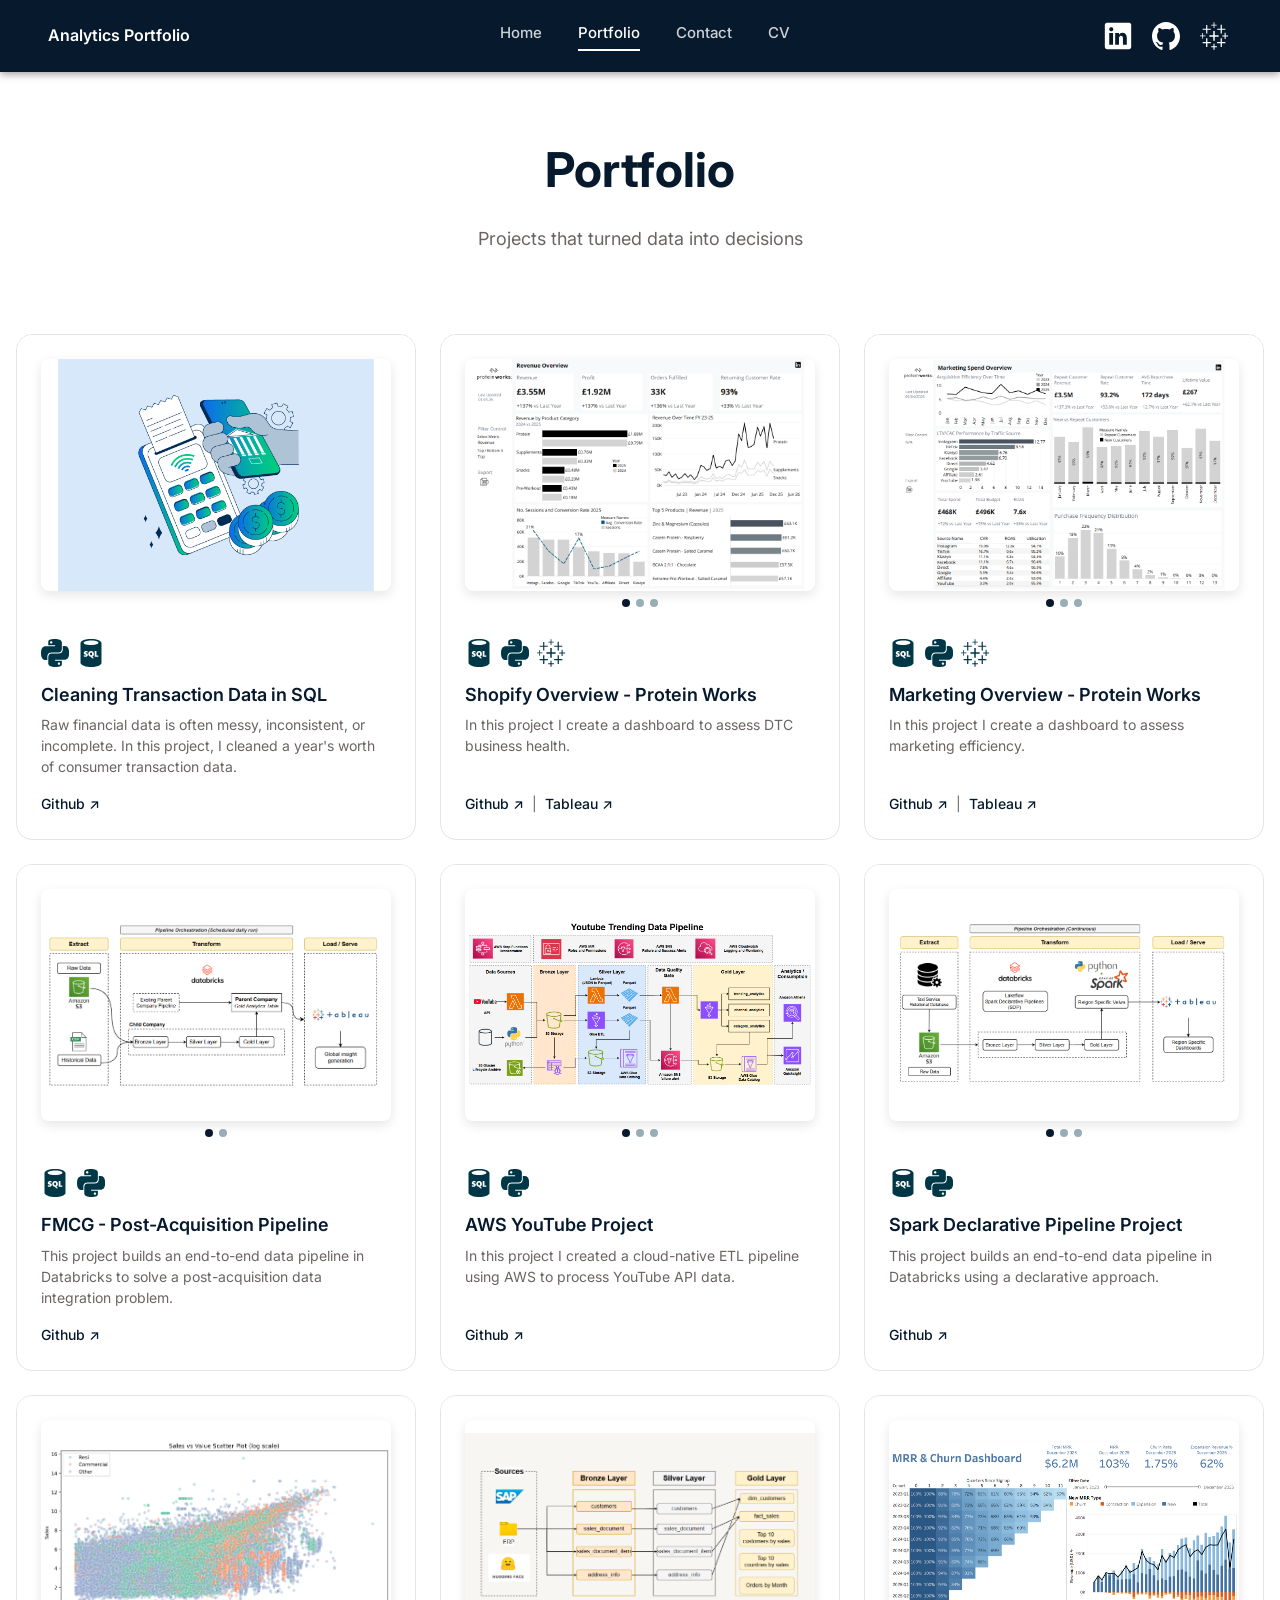
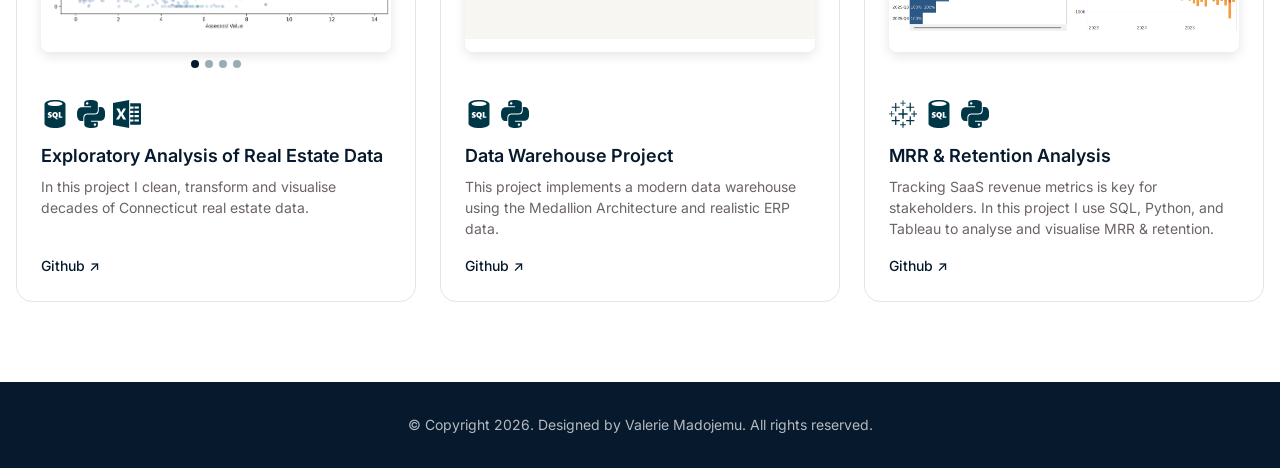
==== commit 8c76f5c8: "Update portfolio.html" ====
--- a/portfolio.html
+++ b/portfolio.html
@@ -75,8 +75,8 @@
                     <a href="https://github.com/geoffreyrwamakuba-rgb" class="social-icon" target="_blank" rel="noopener noreferrer" aria-label="GitHub">
                         <img src="assets/icons/social/original/github.svg" alt="GitHub">
                     </a>
-                    <!-- <a href="https://public.tableau.com/app/profile/valerie.madojemu/vizzes" class="social-icon" target="_blank" rel="noopener noreferrer" aria-label="Tableau Public">
-                        <img src="assets/icons/social/teal/tableau.svg" alt="Tableau Public"> -->
+                    <a href="https://public.tableau.com/app/profile/geoffrey.rwamakuba/vizzes" class="social-icon" target="_blank" rel="noopener noreferrer" aria-label="Tableau Public">
+                        <img src="assets/icons/social/original/tableau.svg" alt="Tableau Public">
                     </a>
                 </div>
             </div>
--- a/styles.css
+++ b/styles.css
@@ -390,19 +390,27 @@
 }
 
 .hero-image {
-    flex: 1;
+    padding-top: 40px;      
+    text-align: center;     
+    flex: 1; 
     max-width: 650px;
     aspect-ratio: 637 / 530;
     border-radius: 12px;
     overflow: hidden;
     transform: translateY(-50px);
+    
+    /* ADD THESE TO CENTER THE IMAGE WITHIN THE BOX */
+    display: flex;
+    align-items: center;
+    justify-content: center;
 }
 
 .hero-image img {
-    width: 100%;
-    height: 100%;
-    object-fit: cover;
-    border-radius: 12px;
+    /* REDUCE THIS PERCENTAGE TO "ZOOM OUT" MORE */
+    width: 70%;             
+    height: auto;
+    display: block;
+    border-radius: 8px; /* Optional: adds a slight curve to the image itself */
 }
 
 /* Social Proof Bar */
@@ -523,7 +531,7 @@
 
 .service-image-placeholder {
     width: 100%;
-    height: 400px;
+    height:400px;
     background: var(--white-smoke);
     border-radius: 12px;
     display: flex;
@@ -542,8 +550,8 @@
 } */
 
 .service-image {
-    width: 100%;
-    max-height: 400px;   /* 👈 controls size */
+    width: 50%;
+    max-height: 225px;   /* 👈 controls size */
     object-fit: cover;   /* keeps it looking clean */
     border-radius: 12px;
 }
@@ -2581,5 +2589,43 @@
 
 
 
-
-    +/* ===== GLOBAL WIDTH CONTROL (RESPONSIVE) ===== */
+
+/* Main container */
+.page-container {
+    max-width: 1400px;
+    margin: 0 auto;
+    padding: 0 48px;
+}
+
+/* Expand slightly on very large screens */
+@media (min-width: 1600px) {
+    .page-container {
+        max-width: 1600px;
+    }
+}
+
+/* Ensure all sections follow same width */
+.hero-container,
+.services-container,
+.portfolio-container,
+.contact-container {
+    max-width: 1400px;
+    margin: 0 auto;
+    width: 100%;
+}
+
+/* Optional: give more breathing room on ultra-wide screens */
+@media (min-width: 1600px) {
+    .hero-container,
+    .services-container,
+    .portfolio-container,
+    .contact-container {
+        max-width: 1600px;
+    }
+}
+
+.width-1440 {
+    max-width: 100% !important;
+}
+
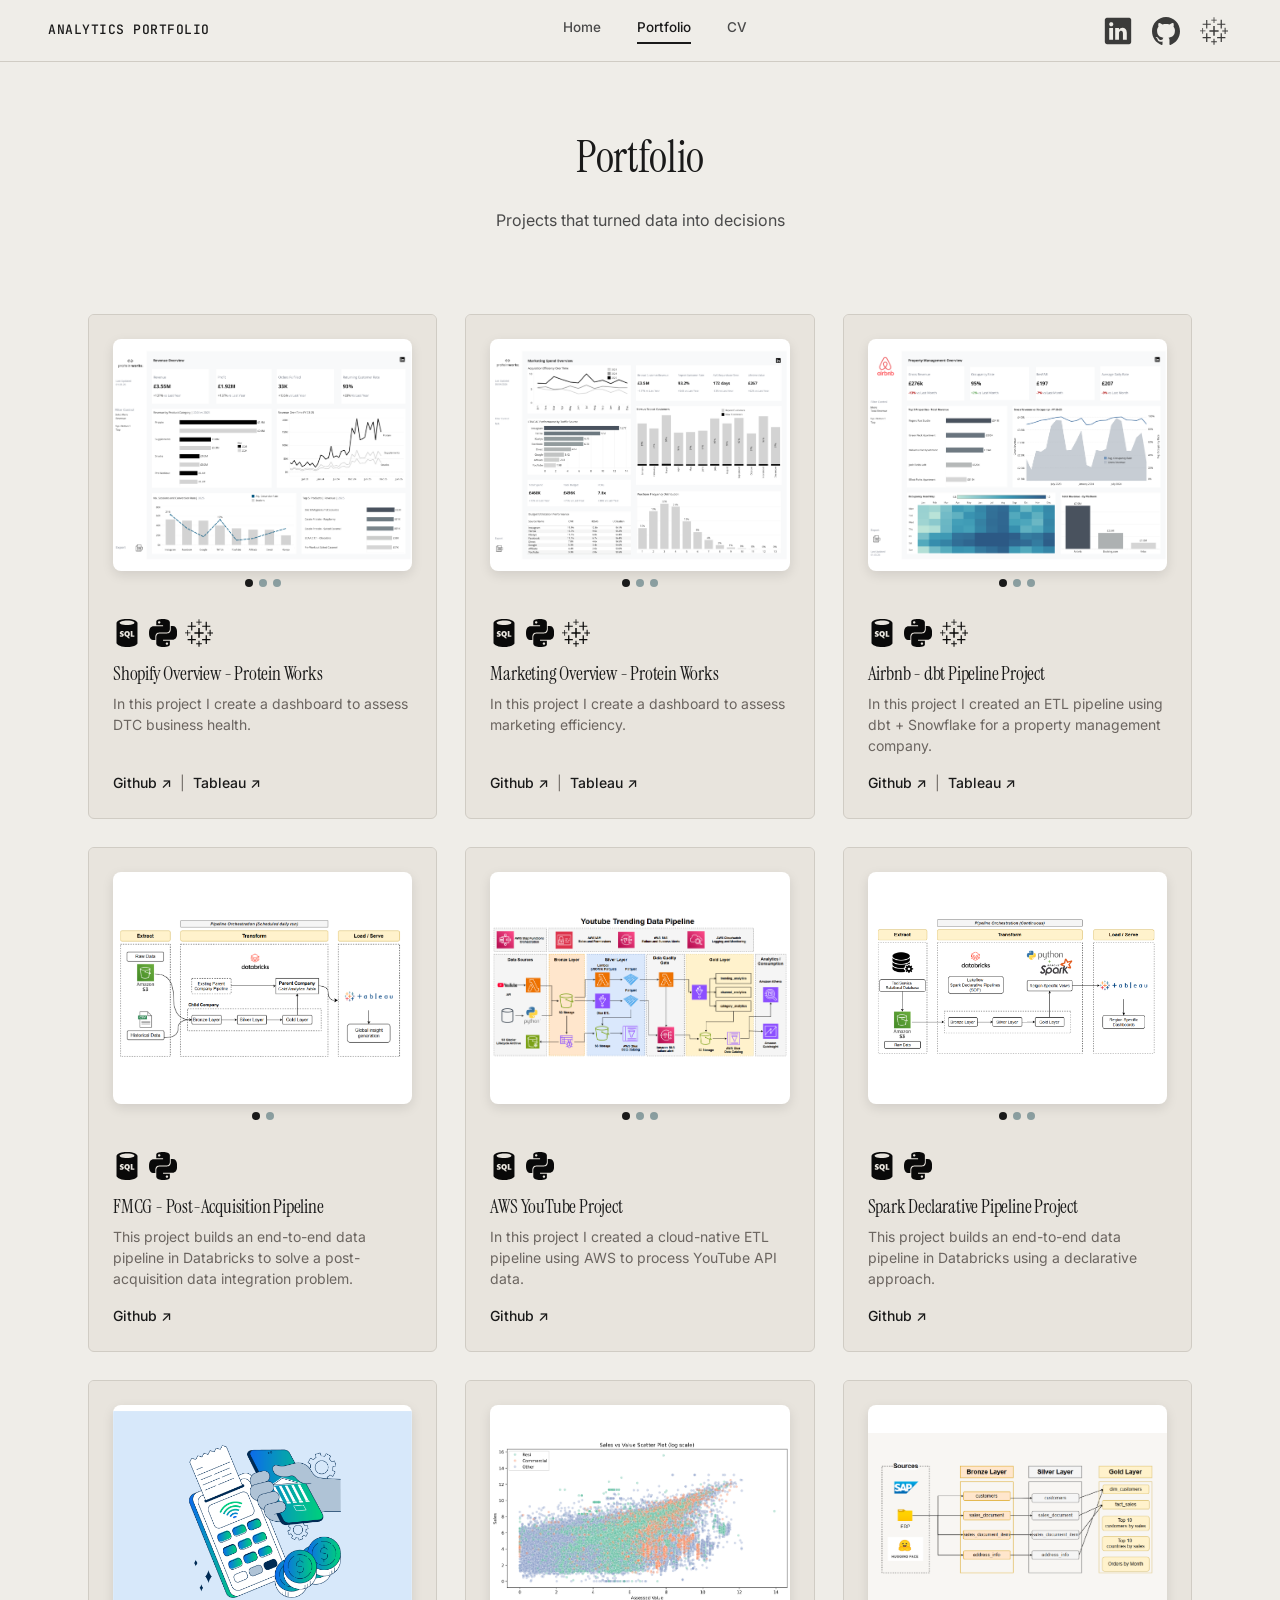
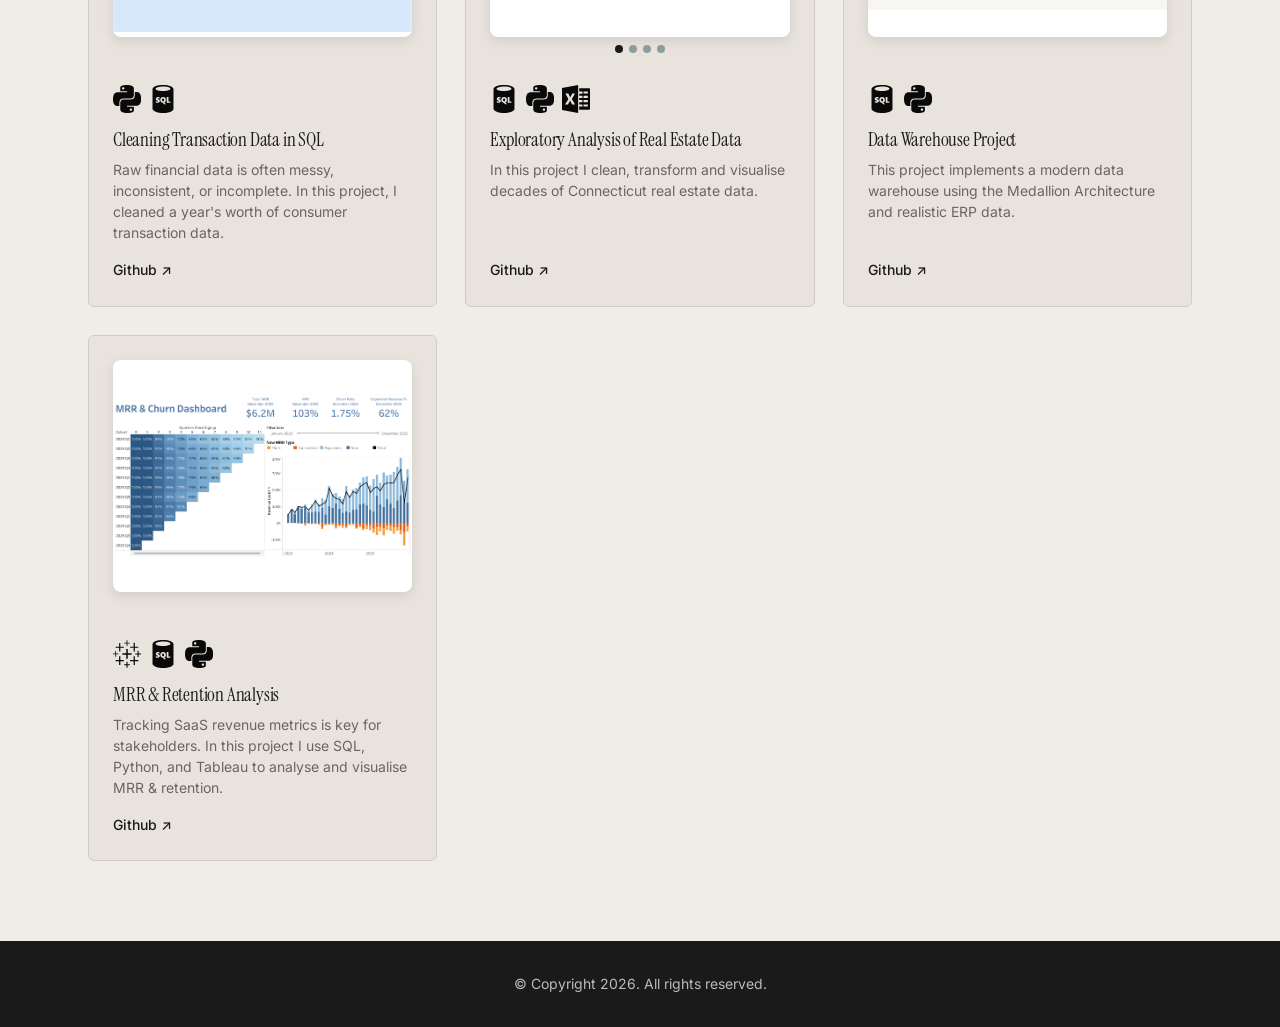
==== commit 525064d2: "Redesign portfolio with amanimulira-inspired theme Reskin the site to an editorial cream + near-blac" ====
--- a/portfolio.html
+++ b/portfolio.html
@@ -38,6 +38,8 @@
     <link rel="preconnect" href="https://fonts.googleapis.com">
     <link rel="preconnect" href="https://fonts.gstatic.com" crossorigin>
     <link href="https://fonts.googleapis.com/css2?family=Inter:wght@400;500;600;700&display=swap" rel="stylesheet">
+    <!-- Amanimulira-style display serif + mono (feature/new-website) — must match index.html -->
+    <link href="https://fonts.googleapis.com/css2?family=Instrument+Serif:ital@0;1&family=JetBrains+Mono:wght@400;500&display=swap" rel="stylesheet">
     <link rel="stylesheet" href="styles.css">
 </head>
 <body>
@@ -65,7 +67,7 @@
                     <a href="portfolio.html" class="nav-link active">Portfolio</a>
                     <!-- <a href="index.html#testimonials" class="nav-link">Testimonials</a>
                     <a href="resources.html" class="nav-link">Resources</a> -->
-                    <a href="index.html#contact" class="nav-link">Contact</a>
+                    <!-- Contact removed with the Get In Touch section (feature/new-website) -->
                     <a href="assets/docs/cv.pdf" class="nav-link" target="_blank" rel="noopener noreferrer">CV</a>
                 </div>
                 <div class="nav-social">
@@ -120,7 +122,7 @@
         <!-- FOOTER -->
         <footer class="footer">
             <div class="footer-container">
-                <p class="footer-copyright"><span class="copyright-main">&copy; Copyright 2026. Designed by Valerie Madojemu.</span> <span class="copyright-rights">All rights reserved.</span></p>
+                <p class="footer-copyright"><span class="copyright-main">&copy; Copyright 2026.</span> <span class="copyright-rights">All rights reserved.</span></p>
             </div>
         </footer>
 
--- a/styles.css
+++ b/styles.css
@@ -2586,7 +2586,7 @@
 /* Social icons */
 .social-icon img {
     filter: invert(1); /* makes icons white */
-
+}
 
 
 /* ===== GLOBAL WIDTH CONTROL (RESPONSIVE) ===== */
@@ -2629,3 +2629,328 @@
     max-width: 100% !important;
 }
 
+/* =====================================================================
+   AMANIMULIRA THEME  —  feature/new-website  (v1)
+   Editorial cream + near-black + gold, serif display, mono labels.
+   Palette lifted from amanimulira's design tokens. This block is
+   appended last so it overrides the earlier navy-on-white theme.
+   ===================================================================== */
+
+:root {
+    /* --- amanimulira tokens --- */
+    --bg:            #EFEDE8;  /* warm cream page background */
+    --bg-cream:      #E8E4DD;  /* slightly deeper cream (cards/surfaces) */
+    --bg-dark:       #1A1A1A;  /* dark sections / primary buttons */
+    --bg-dark-card:  #252525;
+    --text:          #1A1A1A;  /* near-black body text */
+    --text-soft:     #4A4A4A;
+    --am-muted:      #888888;
+    --text-light:    #EFEDE8;  /* text on dark */
+    --accent:        #C1A555;  /* muted gold/brass */
+    --accent-hover:  #D4BA6A;
+    --rule:          #D0CCC4;  /* hairline divider on cream */
+    --rule-dark:     #333333;
+    --serif: 'Instrument Serif', Georgia, 'Times New Roman', serif;
+    --mono:  'JetBrains Mono', 'Menlo', 'Consolas', monospace;
+
+    /* --- remap the legacy variables so the whole site follows --- */
+    --white:            #EFEDE8;
+    --white-smoke:      #EFEDE8;
+    --hero-mint:        #EFEDE8;
+    --frozen-water:     #E8E4DD;
+    --dark-teal:        #1A1A1A;
+    --dark-teal-hover:  #000000;
+    --text-primary:     #1A1A1A;
+    --text-muted:       #6B6560;
+    --border-light:     #D0CCC4;
+}
+
+::selection { background: var(--bg-dark); color: var(--bg); }
+
+/* --- base surfaces --- */
+body            { background: var(--bg); color: var(--text); }
+.page-container { background: var(--bg); }
+
+/* --- navigation: cream, hairline rule, dark text (undo dark-nav block) --- */
+.nav {
+    background: var(--bg) !important;
+    box-shadow: none !important;
+    border-bottom: 1px solid var(--rule);
+}
+.nav-logo-text {
+    color: var(--text) !important;
+    font-family: var(--mono);
+    font-size: 13px;
+    font-weight: 500;
+    letter-spacing: 0.5px;
+    text-transform: uppercase;
+}
+.nav-link          { color: var(--text-soft) !important; font-size: 14px; }
+.nav-link:hover    { color: var(--text) !important; }
+.nav-link.active   { color: var(--text) !important; border-bottom-color: var(--text) !important; }
+.social-icon img   { filter: none !important; opacity: 0.75; transition: opacity 0.2s; }
+.social-icon:hover img { opacity: 1; }
+
+/* --- display headings → Instrument Serif (single 400 weight) --- */
+.hero-headline {
+    font-family: var(--serif);
+    font-weight: 400;
+    font-size: clamp(44px, 6.2vw, 68px);
+    line-height: 1.04;
+    letter-spacing: -0.5px;
+    color: var(--text);
+}
+.portfolio-title,
+.final-cta-title,
+.final-cta-headline,
+.service-title,
+.portfolio-card-title {
+    font-family: var(--serif);
+    font-weight: 400;
+    letter-spacing: -0.2px;
+    color: var(--text);
+}
+.portfolio-title,
+.final-cta-title { font-size: clamp(34px, 4.4vw, 48px); line-height: 1.08; }
+.service-title   { font-size: clamp(28px, 3.4vw, 38px); line-height: 1.1; }
+.portfolio-card-title { font-size: 22px; line-height: 1.15; }
+
+/* --- eyebrow / label text → JetBrains Mono, uppercase, tracked --- */
+.hero-trust-badge,
+.badge-title,
+.service-label,
+.cta-badge-title,
+.contact-form-title,
+.connect-title {
+    font-family: var(--mono);
+    font-weight: 500;
+    font-size: 11px;
+    letter-spacing: 1.6px;
+    text-transform: uppercase;
+    color: var(--text-soft);
+}
+/* small gold dot before the hero eyebrow, like amanimulira */
+.hero-trust-badge::before {
+    content: '';
+    display: inline-block;
+    width: 7px; height: 7px;
+    margin-right: 9px;
+    border-radius: 50%;
+    background: var(--accent);
+    vertical-align: middle;
+    transform: translateY(-1px);
+}
+.hero-subheadline,
+.portfolio-subtitle,
+.service-description { color: var(--text-soft); }
+
+/* --- buttons → black pills / outline pills --- */
+.cta-primary,
+.form-submit {
+    background: var(--bg-dark);
+    color: var(--text-light);
+    border-radius: 100px;
+    padding: 16px 34px;
+    font-weight: 500;
+    font-size: 15px;
+    letter-spacing: 0.2px;
+}
+.cta-primary:hover,
+.form-submit:hover { background: #000000; }
+.cta-secondary {
+    background: transparent;
+    border: 1px solid var(--text);
+    color: var(--text);
+    border-radius: 100px;
+    padding: 15px 32px;
+    font-weight: 500;
+    font-size: 15px;
+}
+.cta-secondary:hover { background: var(--text); color: var(--text-light); }
+
+/* --- cards → cream surface, hairline border, quiet lift --- */
+.portfolio-card {
+    background: var(--bg-cream);
+    border: 1px solid var(--rule);
+    border-radius: 6px;
+}
+.portfolio-card:hover {
+    box-shadow: 0 10px 28px rgba(26, 26, 26, 0.08);
+    transform: translateY(-3px);
+}
+
+/* --- links / accents --- */
+.portfolio-links a,
+.testimonial-read-more { color: var(--text); }
+.portfolio-links a:hover { color: var(--accent); }
+
+/* --- footer stays dark (fits the dark-section rhythm) --- */
+.footer { background: var(--bg-dark); }
+
+/* --- form inputs on cream --- */
+.form-group input,
+.form-group textarea {
+    background: var(--bg);
+    border: 1px solid var(--rule);
+    color: var(--text);
+}
+.form-group input:focus,
+.form-group textarea:focus { border-color: var(--text); outline: none; }
+
+/* --- tool icons → dark monochrome (were navy/teal, clashed on cream) --- */
+.tool-icon img,
+.portfolio-tool-icon img { filter: grayscale(1) brightness(0.32) contrast(1.05); }
+
+/* --- line-art service images blend onto cream instead of white boxes --- */
+.service-image,
+.service-block-image img { mix-blend-mode: multiply; }
+.service-image-placeholder { background: var(--bg-cream); box-shadow: none; }
+
+/* --- full-bleed: nav hairline rule + footer span the entire viewport --- */
+/* page-container has side padding; break these two out to the edges. */
+body { overflow-x: clip; }
+.nav,
+.footer {
+    width: 100vw;
+    margin-left: calc(50% - 50vw);
+    margin-right: calc(50% - 50vw);
+}
+
+/* --- PROCESS ROW: Data / Insight / Action (horizontal) --- */
+.process-section { padding: 88px 0 96px; }
+.process-grid {
+    display: grid;
+    grid-template-columns: repeat(3, 1fr);
+    gap: 48px;
+}
+.process-step {
+    display: flex;
+    align-items: flex-start;
+    gap: 20px;
+}
+/* dot + line marker, sitting to the left of the text */
+.process-marker {
+    display: inline-flex;
+    align-items: center;
+    margin-top: 9px;
+    flex-shrink: 0;
+}
+.process-dot {
+    width: 9px; height: 9px;
+    border-radius: 50%;
+    background: var(--text);
+    flex-shrink: 0;
+}
+.process-marker::after {
+    content: '';
+    display: block;
+    width: 44px;
+    height: 1px;
+    margin-left: 6px;
+    background: var(--rule-dark);
+}
+.process-label {
+    font-family: var(--mono);
+    font-weight: 500;
+    font-size: 13px;
+    letter-spacing: 2px;
+    text-transform: uppercase;
+    color: var(--text);
+    margin-bottom: 8px;
+}
+.process-desc {
+    font-size: 17px;
+    line-height: 1.4;
+    color: var(--text-soft);
+    max-width: 15ch;
+}
+/* colour progression: data = black, insight = grey, action = gold accent */
+.process-step.is-muted  .process-dot { background: var(--am-muted); }
+.process-step.is-accent .process-dot { background: var(--accent); }
+.process-step.is-accent .process-label { color: var(--accent); }
+
+/* centre the Data / Insight / Action trio (kills the empty space right of ACTION) */
+.process-grid {
+    display: flex;
+    justify-content: center;
+    gap: 84px;
+    flex-wrap: wrap;
+}
+.process-step { flex: 0 1 auto; }
+
+@media (max-width: 820px) {
+    .process-grid { flex-direction: column; align-items: flex-start; gap: 28px; }
+    .process-section { padding: 56px 0 64px; }
+    .process-desc { max-width: none; }
+}
+
+/* =====================================================================
+   WIDER CONTENT — less empty space on the sides (home + portfolio page)
+   ===================================================================== */
+
+/* Home "Featured Projects" carousel: slightly bigger cards, less side padding.
+   (JS CARD_WIDTH in index.html is kept in sync at 440.) */
+.portfolio-section { padding: 80px 48px; }
+.portfolio-card {
+    flex: 0 0 440px;
+    width: 440px;
+    min-width: 440px;
+    max-width: 440px;
+}
+
+/* Portfolio PAGE grid: fluid columns that fill the width instead of a
+   centred block of fixed 400px cards leaving big side margins. */
+.portfolio-grid .portfolio-card {
+    width: auto;
+    min-width: 0;
+    max-width: none;
+    flex: initial;
+}
+@media (min-width: 1201px) {
+    .portfolio-grid { grid-template-columns: repeat(3, 1fr); gap: 28px; }
+}
+.portfolio-grid-section { padding: 40px 40px 80px; }
+
+/* Portfolio page title → same Instrument Serif as the home headings */
+.page-title {
+    font-family: var(--serif);
+    font-weight: 400;
+    font-size: clamp(40px, 5vw, 56px);
+    letter-spacing: -0.3px;
+    color: var(--text);
+}
+.page-subtitle { color: var(--text-soft); }
+
+/* --- portfolio images: the IMAGE sits on white; the panel around it is cream --- */
+/* Outer tile/panel matches the card (cream); only the image rectangle is white,
+   so each dashboard floats on white within a cream card. */
+.portfolio-screenshot { background: var(--bg-cream); }
+.portfolio-screenshot img { background: #ffffff; }
+
+/* =====================================================================
+   DENSITY / SCALE — dial the whole design down a notch so it doesn't
+   read as "zoomed in" at 100% browser zoom.
+   ===================================================================== */
+body { font-size: 15px; }
+.nav { height: 62px; }
+.nav-link { font-size: 13.5px; }
+
+.hero { padding: 8px 48px 44px; }
+.hero-image { max-width: 560px; transform: translateY(-30px); }
+.hero-headline { font-size: clamp(38px, 4.8vw, 56px); }
+.hero-subheadline { font-size: 16px; }
+
+.portfolio-title,
+.final-cta-title { font-size: clamp(28px, 3.2vw, 40px); }
+.page-title { font-size: clamp(32px, 3.8vw, 44px); }
+.portfolio-subtitle,
+.page-subtitle { font-size: 16px; }
+.portfolio-card-title { font-size: 19px; }
+
+.process-section { padding: 56px 0 72px; }
+.process-label { font-size: 12px; letter-spacing: 1.8px; }
+.process-desc { font-size: 15px; }
+
+.portfolio-section { padding: 56px 48px; }
+.portfolio-header { margin-bottom: 36px; }
+
